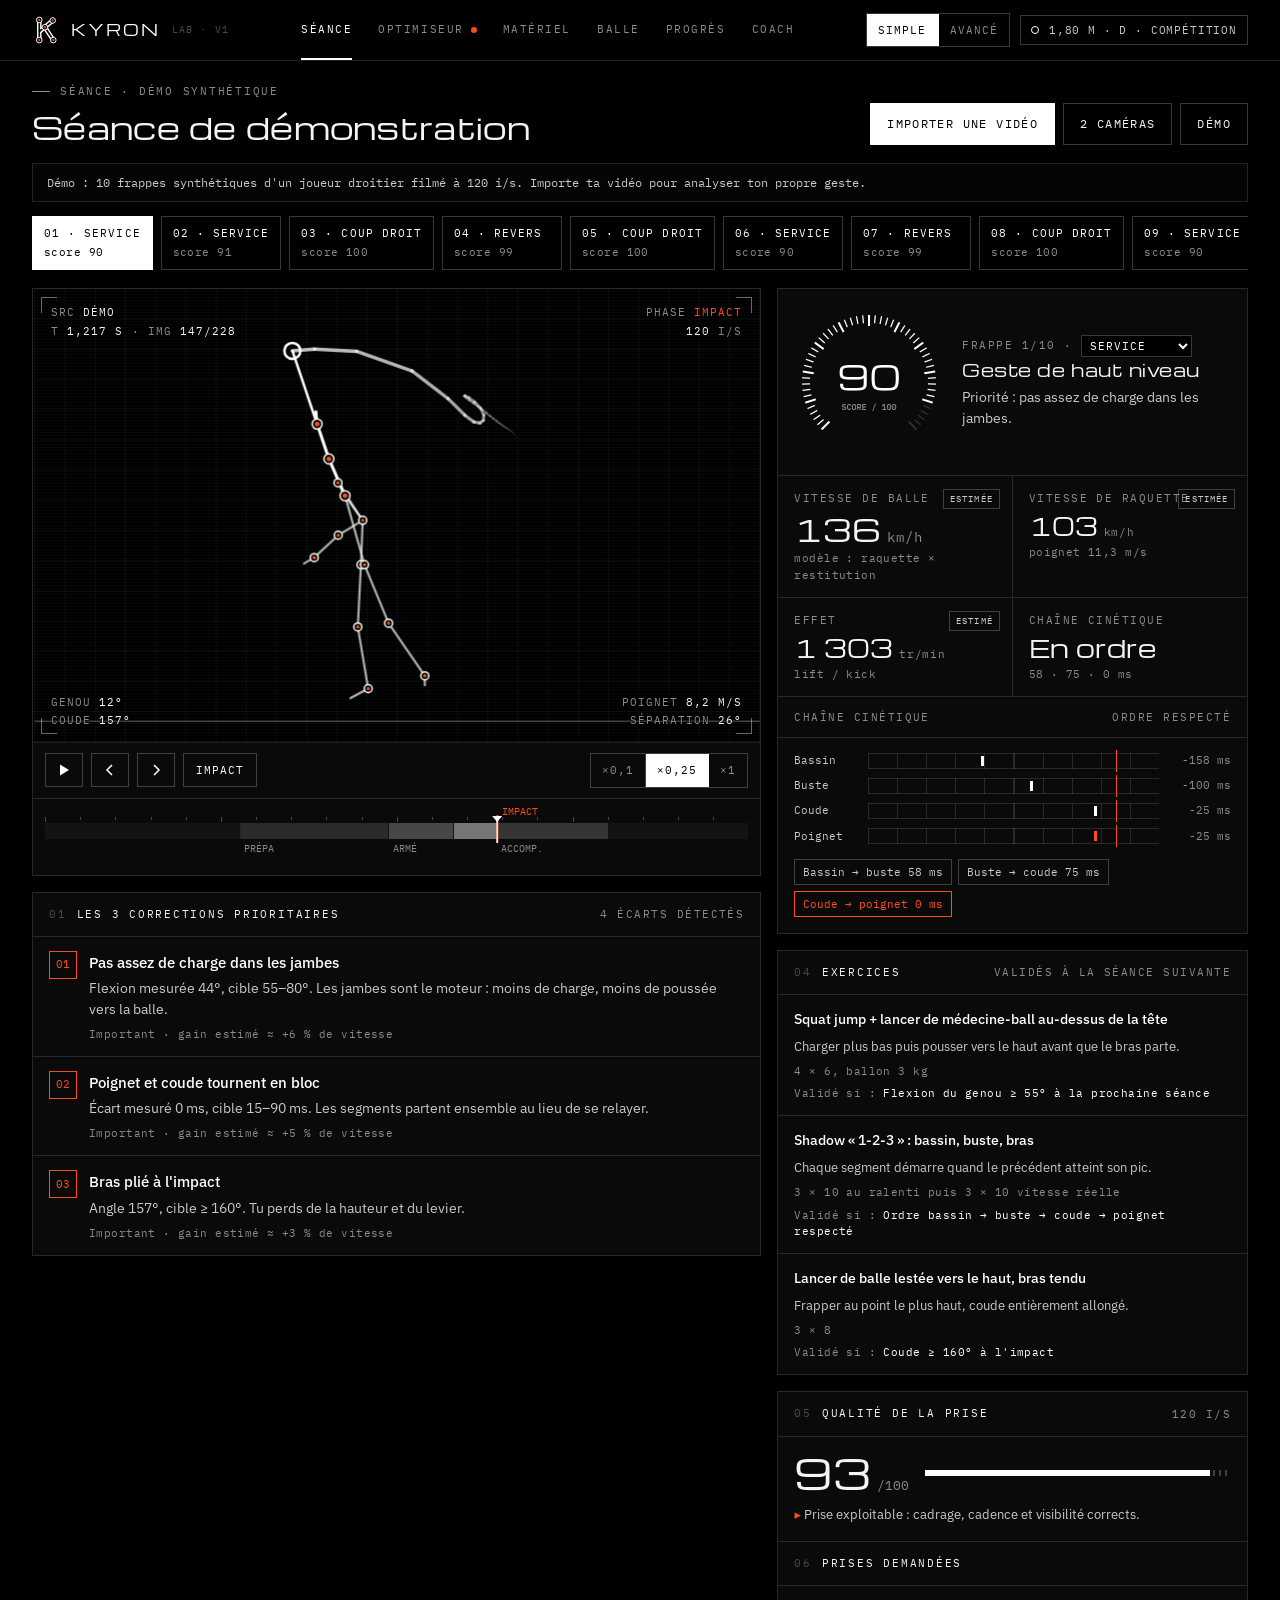
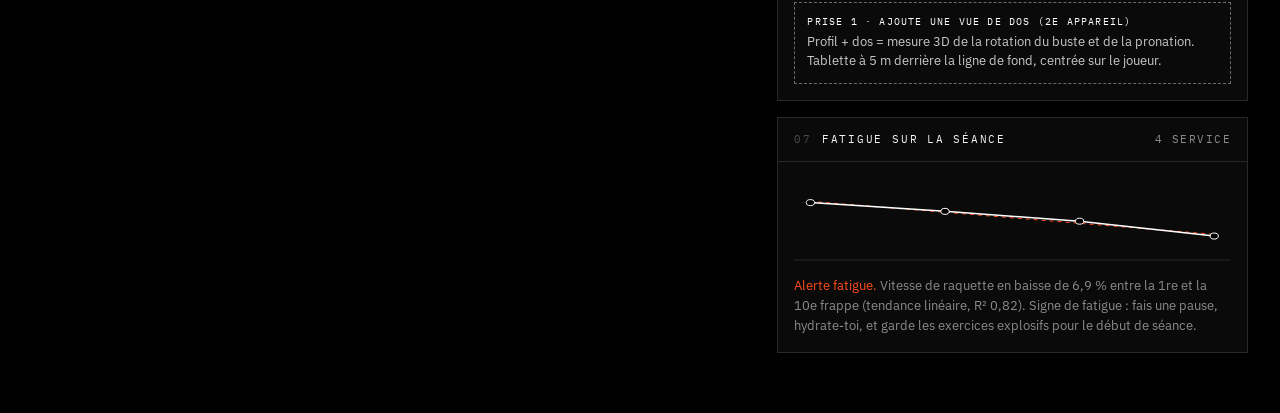
==== app/index.html @ d177182d "Application KYRON V1 : séance, optimiseur, matériel, balle, progression, coach IA, rapport Co-Author" ====
<!doctype html>
<html lang="fr">
<head>
<meta charset="utf-8">
<meta name="viewport" content="width=device-width,initial-scale=1,viewport-fit=cover">
<title>KYRON Lab</title>
<meta name="description" content="Analyse du geste de tennis par caméra, sans capteur.">
<meta name="claude:viewport-fit-sides" content="cover">
<link rel="preconnect" href="https://fonts.googleapis.com">
<link rel="preconnect" href="https://fonts.gstatic.com" crossorigin>
<link rel="stylesheet" href="https://fonts.googleapis.com/css2?family=Michroma&family=IBM+Plex+Sans:wght@400;500;600&family=IBM+Plex+Mono:wght@400;500&display=swap">
<link rel="stylesheet" href="./ui/kyron.css">
</head>
<body>
<svg width="0" height="0" style="position:absolute" aria-hidden="true"><defs>
<symbol id="m1" viewBox="0 0 100 100">
  <g stroke-linecap="round" fill="none">
    <g stroke-width="16" style="stroke:currentColor"><line x1="26" y1="14" x2="26" y2="86"/><line x1="26" y1="56" x2="74" y2="16"/><line x1="46" y1="40" x2="76" y2="86"/></g>
    <g stroke-width="6" style="stroke:var(--bgk)"><line x1="26" y1="14" x2="26" y2="86"/><line x1="26" y1="56" x2="74" y2="16"/><line x1="46" y1="40" x2="76" y2="86"/></g>
  </g>
  <g stroke-width="3.5" style="fill:var(--bgk);stroke:currentColor"><circle cx="26" cy="14" r="10"/><circle cx="26" cy="86" r="10"/><circle cx="74" cy="16" r="10"/><circle cx="76" cy="86" r="10"/><circle cx="46" cy="40" r="10"/></g>
  <g style="fill:var(--acc)"><circle cx="26" cy="14" r="4"/><circle cx="26" cy="86" r="4"/><circle cx="74" cy="16" r="4"/><circle cx="76" cy="86" r="4"/><circle cx="46" cy="40" r="4"/></g>
</symbol></defs></svg>

<div id="boot" aria-hidden="true">
  <div class="in">
    <div class="id"><svg style="color:#fff"><use href="#m1"/></svg><b>KYRON</b></div>
    <div class="log" id="bootLog"></div>
  </div>
</div>

<header class="top">
  <div class="wrap">
    <a class="brand" href="#seance" aria-label="KYRON, accueil"><svg aria-hidden="true" style="color:#fff"><use href="#m1"/></svg><b>KYRON</b><span>Lab · v1</span></a>
    <nav class="tabs" aria-label="Sections">
      <a href="#seance" data-r="seance"><svg viewBox="0 0 20 20" fill="none" stroke="currentColor" stroke-width="1.4"><rect x="2.5" y="4.5" width="15" height="11"/><circle cx="10" cy="10" r="2.6"/></svg>Séance</a>
      <a href="#optimiseur" data-r="optimiseur"><svg viewBox="0 0 20 20" fill="none" stroke="currentColor" stroke-width="1.4"><circle cx="5" cy="14" r="1.2"/><circle cx="9" cy="9" r="1.2"/><circle cx="14" cy="11" r="1.2"/><circle cx="15" cy="5" r="1.2"/><path d="M3 17h14M3 3v14"/></svg>Optimiseur<i class="dot"></i></a>
      <a href="#materiel" data-r="materiel"><svg viewBox="0 0 20 20" fill="none" stroke="currentColor" stroke-width="1.4"><ellipse cx="11.5" cy="7" rx="4.5" ry="5"/><path d="M8.6 10.8 3.5 17"/></svg>Matériel</a>
      <a href="#balle" data-r="balle"><svg viewBox="0 0 20 20" fill="none" stroke="currentColor" stroke-width="1.4"><path d="M2 15c4-11 9-11 16 0" stroke-dasharray="2 2"/><circle cx="16" cy="14" r="1.8"/><path d="M2 17h16"/></svg>Balle</a>
      <a href="#progression" data-r="progression"><svg viewBox="0 0 20 20" fill="none" stroke="currentColor" stroke-width="1.4"><path d="M3 15l4-4 3 3 6-7"/><path d="M3 17h14"/></svg>Progrès</a>
      <a href="#coach" data-r="coach"><svg viewBox="0 0 20 20" fill="none" stroke="currentColor" stroke-width="1.4"><path d="M3 4h14v9H9l-4 3v-3H3z"/></svg>Coach</a>
    </nav>
    <div class="right">
      <div class="seg" role="group" aria-label="Niveau de détail" id="modeSeg"><button data-m="simple" aria-pressed="true">Simple</button><button data-m="adv" aria-pressed="false">Avancé</button></div>
      <button class="prof-btn" id="profBtn" aria-expanded="false" aria-controls="profPop" aria-label="Profil joueur"><i></i><span id="profSum">Profil</span></button>
    </div>
  </div>
  <div class="prof-pop" id="profPop" hidden>
    <h3>Profil joueur</h3>
    <p class="note">Ces valeurs alimentent tous les calculs : échelle métrique, main de frappe, dispersion des simulations.</p>
    <div class="field"><label for="pfH">Taille (cm)</label><input type="number" id="pfH" min="120" max="230" step="1"></div>
    <div class="field"><label for="pfW">Poids (kg)</label><input type="number" id="pfW" min="30" max="160" step="1"></div>
    <div class="field"><label for="pfHand">Main de frappe</label><select id="pfHand"><option value="right">Droitier</option><option value="left">Gaucher</option></select></div>
    <div class="field"><label for="pfLvl">Niveau</label><select id="pfLvl"><option value="loisir">Loisir</option><option value="club">Club</option><option value="competition">Compétition</option><option value="pro">Pro / espoir</option></select></div>
    <button class="btn sm solid" id="profOk">Valider</button>
  </div>
</header>

<!-- ============ SÉANCE ============ -->
<main class="view wrap" id="v-seance" data-view="seance" hidden>
  <div class="vhead">
    <div>
      <div class="tag" id="srcTag">Séance · démo</div>
      <h1 id="seanceTitle">Analyse de séance</h1>
    </div>
    <div class="acts">
      <label class="btn solid" id="fileLbl">Importer une vidéo<input type="file" id="fileA" accept="video/*" aria-label="Importer une vidéo"></label>
      <label class="btn" id="fileLbl2" title="Deux vues du même geste : synchronisation puis fusion 3D">2 caméras<input type="file" id="fileAB" accept="video/*" multiple aria-label="Importer deux vidéos"></label>
      <button class="btn" id="demoBtn">Démo</button>
      <button class="btn" id="cancelBtn" hidden>Annuler</button>
      <button class="btn" id="exportBtn" hidden>Exporter le rapport</button>
    </div>
  </div>
  <div class="status" id="status"><span class="msg" id="statusMsg">Chargement…</span><span class="bar" id="statusBar" hidden><i></i></span></div>
  <div class="hscroll" id="strokes" role="group" aria-label="Frappes détectées" style="margin-bottom:14px"></div>

  <div class="seance">
    <div class="stack">
      <section class="panel o1" aria-label="Lecture vidéo et squelette">
        <div class="scene" id="scene">
          <video id="vidA" playsinline muted preload="auto" hidden></video>
          <canvas class="ov" id="ov" aria-label="Squelette superposé et traînée de raquette"></canvas>
          <div class="pip" id="pip" hidden><span>CAM B</span><video id="vidB" playsinline muted preload="auto"></video></div>
          <div class="sweep"></div>
          <i class="aim a"></i><i class="aim b"></i><i class="aim c"></i><i class="aim d"></i>
          <div class="hud tl"><div id="hudSrc">SRC <b>DÉMO</b></div><div id="hudT">T <b>0,000 s</b></div></div>
          <div class="hud tr"><div>PHASE <b class="ph" id="hudPh">—</b></div><div id="hudFps"></div></div>
          <div class="hud bl"><div id="hudA1"></div><div id="hudA2"></div></div>
          <div class="hud br"><div id="hudA3"></div><div id="hudA4"></div></div>
        </div>
        <div class="transport">
          <button class="ibtn" id="play" aria-label="Lecture"><svg viewBox="0 0 14 14"><path d="M3 1.5v11l9-5.5z" fill="currentColor"/></svg></button>
          <button class="ibtn" id="prev" aria-label="Image précédente"><svg viewBox="0 0 14 14" fill="none" stroke="currentColor" stroke-width="1.5"><path d="M9 2 4 7l5 5"/></svg></button>
          <button class="ibtn" id="next" aria-label="Image suivante"><svg viewBox="0 0 14 14" fill="none" stroke="currentColor" stroke-width="1.5"><path d="m5 2 5 5-5 5"/></svg></button>
          <button class="ibtn wide" id="toImpact">Impact</button>
          <span class="sp"></span>
          <div class="seg" role="group" aria-label="Vitesse de lecture" id="speedSeg"><button data-sp="0.1">×0,1</button><button data-sp="0.25" aria-pressed="true">×0,25</button><button data-sp="1">×1</button></div>
        </div>
        <div class="tlwrap"><canvas class="tl" id="tl" aria-label="Frise des phases, glisse pour te déplacer"></canvas></div>
      </section>

      <section class="panel simple-only o3">
        <div class="ph"><h2><i>01</i>Les 3 corrections prioritaires</h2><span class="lbl" id="fixLbl"></span></div>
        <div class="fixes" id="fixes"></div>
      </section>
      <section class="panel adv-only o5">
        <div class="ph"><h2><i>01</i>Toutes les mesures</h2><span class="lbl" id="tblLbl"></span></div>
        <div class="scroll"><table class="t" id="mtable"><thead><tr><th>Mesure</th><th class="n">Valeur</th><th class="n">Cible</th><th>Écart</th></tr></thead><tbody></tbody></table></div>
        <div class="fixes" id="fixesAll" style="border-top:1px solid var(--rule)"></div>
      </section>
      <section class="panel adv-only o6">
        <div class="ph"><h2><i>02</i>Courbes du geste</h2><span class="lbl">normalisées · impact en orange</span></div>
        <div class="pb charts">
          <div><div class="lbl">Vitesses segmentaires (pic = point)</div><canvas class="chart" id="chV"></canvas>
            <div class="legend"><span><i style="--c:var(--s4)"></i>Bassin</span><span><i style="--c:var(--s3)"></i>Buste</span><span><i style="--c:var(--s2)"></i>Coude</span><span><i style="--c:var(--s1)"></i>Poignet</span></div></div>
          <div><div class="lbl">Angles (°)</div><canvas class="chart" id="chA"></canvas>
            <div class="legend"><span><i style="--c:var(--s1)"></i>Coude</span><span><i class="dash" style="--c:var(--s2)"></i>Genou</span><span><i style="--c:var(--s3)"></i>Séparation hanches / épaules</span></div></div>
        </div>
      </section>
      <section class="panel adv-only o7">
        <div class="ph"><h2><i>03</i>Squelette 3D · centre de masse</h2><span class="lbl">glisse pour orienter</span></div>
        <canvas class="v3d" id="v3d" aria-label="Squelette 3D orientable"></canvas>
        <div class="pb" style="padding-top:10px"><div class="legend"><span><i class="dot" style="--c:var(--acc)"></i>Articulations du bras de frappe</span><span><i class="dot" style="--c:#fff"></i>Centre de masse</span><span><i class="dash" style="--c:var(--s3)"></i>Axes bassin / épaules</span><span><i style="--c:var(--s2)"></i>Trajectoire du poignet</span></div></div>
      </section>
    </div>

    <div class="stack">
      <section class="panel verdict o2" aria-label="Verdict">
        <div class="vscore"><canvas id="ring" width="300" height="300" aria-label="Score du geste"></canvas><div><div class="lbl" id="vType">—</div><h3 id="vHead">—</h3><p id="vText"></p></div></div>
        <div class="kpis" id="vKpis"></div>
        <div class="ph" style="border-top:0;border-bottom:1px solid var(--rule);padding:12px 16px;display:flex;justify-content:space-between"><span class="lbl" style="margin:0">Chaîne cinétique</span><span class="lbl" style="margin:0" id="chainState"></span></div>
        <div class="chain" id="chain"></div>
      </section>
      <section class="panel o4">
        <div class="ph"><h2><i>04</i>Exercices</h2><span class="lbl">validés à la séance suivante</span></div>
        <div class="exs" id="exs"></div>
      </section>
      <section class="panel o8">
        <div class="ph"><h2><i>05</i>Qualité de la prise</h2><span class="lbl" id="qLbl"></span></div>
        <div class="pb"><div class="qual"><div class="big" id="qScore">—<small>/100</small></div><div class="meter"><i id="qMeter"></i></div></div><ul class="issues" id="qIssues"></ul></div>
        <div class="ph" style="border-top:1px solid var(--rule)"><h2><i>06</i>Prises demandées</h2></div>
        <div class="pb asks" id="asks"></div>
      </section>
      <section class="panel o9">
        <div class="ph"><h2><i>07</i>Fatigue sur la séance</h2><span class="lbl" id="fatLbl"></span></div>
        <div class="pb fatigue" id="fatigue"></div>
      </section>
    </div>
  </div>
</main>

<!-- ============ OPTIMISEUR ============ -->
<main class="view wrap" id="v-optimiseur" data-view="optimiseur" hidden>
  <div class="vhead">
    <div>
      <div class="tag"><span>Simulation massive · <span id="oSrc">—</span></span></div>
      <h1>Des millions de gestes testés pour trouver le tien</h1>
      <p>Le moteur fait varier ta flexion, ta torsion, ton extension, ton timing, l'angle de face et ton matériel, rejoue chaque balle dans l'air et ne garde que les combinaisons sûres pour ton corps.</p>
    </div>
    <div class="acts">
      <div class="seg" role="group" aria-label="Objectif" id="goalSeg"><button data-g="balanced" aria-pressed="true">Équilibré</button><button data-g="speed">Vitesse</button><button data-g="spin">Effet</button><button data-g="safety">Sécurité</button></div>
      <button class="btn" id="optRun">Relancer</button>
      <button class="btn solid" id="optMax">Lancer en max · 50 M</button>
    </div>
  </div>
  <div class="opt-top" id="optTop">
    <div class="counter"><div class="dotbg"></div>
      <div class="lbl" id="oState">En attente d'une analyse</div>
      <div class="n" id="oTrials">0<small>essais</small></div>
      <div class="sub"><span><b id="oRate">—</b> essais/s</span><span><b id="oCores">—</b> cœurs</span><span><b id="oTime">0,0 s</b></span><span>budget <b id="oBudget">—</b></span></div>
      <div class="cores" id="oCoreGrid"></div>
      <div class="pbar"><i id="oBar"></i></div>
    </div>
    <div class="opt-gain">
      <div><div class="lbl">Vitesse de balle · actuelle → optimale</div><div class="big" id="oGain">—</div></div>
      <div><div class="lbl">Gain</div><div class="big" id="oPct" style="font-size:30px">—</div></div>
      <p class="msg" id="oMsg">L'optimisation démarre toute seule dès qu'une analyse est terminée.</p>
    </div>
  </div>
  <div class="opt-main">
    <div class="stack">
      <section class="panel">
        <div class="ph"><h2><i>01</i>Nuage des variantes · frontière vitesse ↔ sécurité</h2><span class="lbl" id="cloudLbl"></span></div>
        <div style="position:relative"><canvas class="cloud" id="cloud" aria-label="Nuage de points des variantes simulées : vitesse de balle en abscisse, balles bonnes en ordonnée"></canvas><div class="tip" id="cloudTip" hidden></div></div>
        <div class="pb" style="padding-top:8px"><div class="legend"><span><i class="dot" style="--c:var(--s3)"></i>Variante simulée</span><span><i style="--c:#fff"></i>Frontière (meilleur compromis)</span><span><i class="dot" style="--c:var(--acc)"></i>Ton geste actuel</span><span><i class="dot" style="--c:#fff"></i>Optimum retenu</span></div></div>
      </section>
      <section class="panel">
        <div class="ph"><h2><i>02</i>Sensibilité · ce qui rapporte le plus</h2><span class="lbl">un seul réglage changé à la fois</span></div>
        <div class="pb sens" id="sens"></div>
      </section>
    </div>
    <div class="stack">
      <section class="panel">
        <div class="ph"><h2><i>03</i>Meilleur geste</h2><span class="lbl">actuel → optimal</span></div>
        <div class="scroll"><table class="t" id="bestGest"><tbody></tbody></table></div>
      </section>
      <section class="panel">
        <div class="ph"><h2><i>04</i>Meilleur matériel</h2><span class="lbl" id="eqLbl"></span></div>
        <div class="scroll"><table class="t" id="bestEq"><tbody></tbody></table></div>
      </section>
      <section class="panel adv-only">
        <div class="ph"><h2><i>05</i>Progression de la recherche</h2><span class="lbl">meilleure vitesse trouvée</span></div>
        <canvas class="small" id="optTrace" style="height:140px"></canvas>
      </section>
    </div>
  </div>
</main>

<!-- ============ MATÉRIEL ============ -->
<main class="view wrap" id="v-materiel" data-view="materiel" hidden>
  <div class="vhead">
    <div><div class="tag">Banc matériel</div><h1>Raquette, plombs et cordage, réglés sur ton geste</h1></div>
    <div class="acts"><div class="seg" role="group" aria-label="Coup" id="mStroke"><button data-s="serve" aria-pressed="true">Service</button><button data-s="forehand">Coup droit</button><button data-s="backhand">Revers</button></div></div>
  </div>
  <div class="bench">
    <aside aria-label="Réglages du matériel" id="mAside"></aside>
    <div class="stack" id="mMain">
      <section class="panel"><div class="ph"><h2><i>01</i>Raquette</h2><span class="lbl">effet des plombs en direct</span></div>
        <div class="pb grid g2"><div><div class="kpis" id="rkK" style="border-top:1px solid var(--rule);border-left:1px solid var(--rule)"></div><p class="formula adv-only">SW′ = SW + m·(d − 10)² · équilibre′ = (m·b + m_p·d) / (m + m_p) · masse effective = 1 / (1/m + x²/I_cm)</p></div><canvas class="racket" id="rkCv" aria-label="Schéma de la raquette avec plombs, équilibre et centre de percussion"></canvas></div></section>
      <section class="panel"><div class="ph"><h2><i>02</i>Cordage et perte de tension</h2><span class="lbl">tension réelle aujourd'hui</span></div>
        <div class="pb grid g2"><div><div class="kpis" id="stK" style="border-top:1px solid var(--rule);border-left:1px solid var(--rule)"></div><div id="stAlert"></div></div><div><canvas class="small" id="stCv" aria-label="Courbe de perte de tension sur 60 jours"></canvas><div class="legend"><span><i style="--c:#fff"></i>Ton cordage</span><span><i class="dash" style="--c:var(--acc)"></i>Seuil de recordage (−20 %)</span></div></div></div></section>
      <section class="panel"><div class="ph"><h2><i>03</i>Cordage recommandé pour ton geste</h2><div class="seg" role="group" aria-label="Objectif" id="mGoal"><button data-g="speed">Vitesse</button><button data-g="spin" aria-pressed="true">Effet</button><button data-g="control">Contrôle</button><button data-g="comfort">Confort</button></div></div>
        <div class="pb"><div class="recs" id="recs"></div><p class="note" style="margin-top:10px">5 matériaux × 3 jauges × 11 tensions = 165 cordages simulés avec ton geste, classés selon l'objectif, avec une pénalité aux tensions extrêmes pour le bras.</p></div></section>
      <section class="panel"><div class="ph"><h2><i>04</i>Impact raquette-balle</h2><span class="lbl">les 4 millisecondes de contact</span></div><div class="kpis k3" id="imK"></div></section>
      <section class="panel"><div class="ph"><h2><i>05</i>Comparer les raquettes avec ton geste</h2><span class="lbl">même swing, même cordage</span></div>
        <div class="scroll"><table class="t" id="cmp"><thead><tr><th>Raquette</th><th class="n">Masse</th><th class="n">SW</th><th class="n">Balle</th><th class="n">Effet</th><th class="n">Confort</th><th class="n">Balles bonnes</th></tr></thead><tbody></tbody></table></div>
        <p class="note pb" style="padding-top:10px">Balles bonnes : 250 frappes simulées par raquette avec la dispersion de ton niveau, en visant l'angle de départ le plus sûr.</p></section>
    </div>
  </div>
</main>

<!-- ============ BALLE ============ -->
<main class="view wrap" id="v-balle" data-view="balle" hidden>
  <div class="vhead">
    <div><div class="tag">Vol de balle</div><h1>Trajectoire, rebond et marge de sécurité</h1></div>
    <div class="acts"><div class="seg" role="group" aria-label="Coup" id="bStroke"><button data-s="serve" aria-pressed="true">Service</button><button data-s="forehand">Coup droit</button><button data-s="backhand">Revers</button></div></div>
  </div>
  <div class="bench">
    <aside aria-label="Réglages du vol" id="bAside"></aside>
    <div class="stack">
      <section class="panel"><div class="ph"><h2><i>01</i>Trajectoire et rebond</h2><span class="lbl" id="trLbl"></span></div>
        <div class="pb"><canvas class="court" id="trCv" aria-label="Trajectoire de la balle vue de côté, filet et lignes"></canvas>
        <div class="legend"><span><i style="--c:#fff"></i>Ta frappe</span><span><i class="dash" style="--c:var(--s3)"></i>Même frappe sans effet</span><span><i class="dash" style="--c:var(--s4)"></i>Sans air</span><span><i class="dot" style="--c:var(--acc)"></i>Rebond</span></div></div>
        <div class="kpis k3" id="trK" style="border-top:1px solid var(--rule)"></div>
        <p class="formula pb adv-only" style="margin:0">m·a = m·g − ½ρ·A·C_d·|v|·v + ½ρ·A·C_L·|v|·(ω̂ × v) · C_d = 0,55 · C_L = 1/(2 + v/(r·ω)) · ρ selon altitude et température · RK4 pas 2 ms</p></section>
      <section class="panel"><div class="ph"><h2><i>02</i>Marge de sécurité · Monte-Carlo</h2><button class="btn sm" id="mcBtn">Lancer la simulation</button></div>
        <div class="pb"><div class="mc-out"><div><div class="lbl">Balles bonnes</div><div class="big" id="mcRate">—<small>%</small></div><div class="bar3" id="mcBar"></div><div class="legend"><span><i style="--c:#fff"></i>Bonnes</span><span><i style="--c:var(--acc)"></i>Filet</span><span><i style="--c:var(--s4)"></i>Long</span></div></div><canvas class="small" id="mcCv" aria-label="Taux de réussite selon la vitesse de balle"></canvas></div>
        <p class="note" id="mcNote" style="margin-top:12px"></p></div></section>
    </div>
  </div>
</main>

<!-- ============ PROGRESSION ============ -->
<main class="view wrap" id="v-progression" data-view="progression" hidden>
  <div class="vhead">
    <div><div class="tag">Historique</div><h1>Ta progression, séance après séance</h1></div>
    <div class="acts"><div class="seg" role="group" aria-label="Coup" id="pStroke"><button data-s="serve" aria-pressed="true">Service</button><button data-s="forehand">Coup droit</button><button data-s="backhand">Revers</button></div></div>
  </div>
  <div id="pBanner"></div>
  <div class="metrics-grid" id="pCards"></div>
  <div class="grid g2" style="margin-top:16px">
    <section class="panel"><div class="ph"><h2><i>02</i>Exercices</h2><span class="lbl">validés automatiquement par la mesure</span></div><div class="exlist" id="pEx"></div></section>
    <section class="panel"><div class="ph"><h2><i>03</i>Séances</h2><button class="btn sm" id="pClear" hidden>Effacer l'historique</button></div><div class="scroll"><table class="t" id="pTable"><thead><tr><th>Date</th><th>Source</th><th class="n">Frappes</th><th class="n">Score</th><th class="n">Raquette</th></tr></thead><tbody></tbody></table></div></section>
  </div>
</main>

<!-- ============ COACH ============ -->
<main class="view wrap" id="v-coach" data-view="coach" hidden>
  <div class="vhead">
    <div><div class="tag">Coach IA</div><h1>Pose tes questions sur ta séance</h1><p>Le coach répond uniquement avec les mesures de ta séance : il cite les chiffres et n'en invente aucun.</p></div>
  </div>
  <div class="coach">
    <section class="panel chat">
      <div class="msgs" id="msgs" aria-live="polite"></div>
      <div class="sugs" id="sugs"></div>
      <form class="compose" id="compose"><textarea id="q" placeholder="Ta question sur la séance…" aria-label="Ta question"></textarea><button class="btn solid" id="send" type="submit">Envoyer</button><button class="btn" id="stop" type="button" hidden>Stop</button></form>
    </section>
    <section class="panel adv-only"><div class="ph"><h2><i>·</i>Données envoyées au coach</h2></div><div class="pb"><pre class="ctx" id="ctx"></pre></div></section>
    <section class="panel simple-only"><div class="ph"><h2><i>·</i>Ce que le coach sait</h2></div><div class="pb"><p class="note" id="ctxSimple"></p></div></section>
  </div>
</main>

<script type="module" src="./ui/app.js"></script>
</body>
</html>
---- app/ui/kyron.css ----
/* KYRON · application · langage « instrument de labo » : noir, blanc, orange réservé aux articulations et points d'attention. */
:root {
  color-scheme: dark;
  --bg: #000; --bg2: #0A0A0B; --bg3: #111113; --ink: #F4F4F2; --ink2: #C9C9C6; --mute: #8B8B8F; --dim: #4A4A4E;
  --rule: rgba(255,255,255,.12); --rule2: rgba(255,255,255,.22); --rule3: rgba(255,255,255,.4);
  --acc: #FF4D1A; --acc-soft: rgba(255,77,26,.14); --bgk: #000;
  --s1: #F4F4F2; --s2: #B4B4B0; --s3: #7A7A7E; --s4: #4F4F53;
  --f-disp: "Michroma", "Eurostile", "Arial", sans-serif;
  --f-body: "IBM Plex Sans", system-ui, -apple-system, sans-serif;
  --f-mono: "IBM Plex Mono", ui-monospace, Menlo, monospace;
  --dots: radial-gradient(rgba(255,255,255,.14) 1px, transparent 1.3px);
  --gut: max(16px, env(safe-area-inset-left, 0px));
  --gutr: max(16px, env(safe-area-inset-right, 0px));
  --topH: 60px;
}
:root[data-theme="light"] { color-scheme: dark; }
* { box-sizing: border-box; }
html { -webkit-text-size-adjust: 100%; background: #000; }
body { margin: 0; background: var(--bg); color: var(--ink); font-family: var(--f-body); font-size: 15px; line-height: 1.55; -webkit-font-smoothing: antialiased; overflow-x: hidden; min-height: 100vh; }
button, input, select, textarea { font: inherit; color: inherit; }
button { cursor: pointer; }
::selection { background: #fff; color: #000; }
:focus-visible { outline: 2px solid #fff; outline-offset: 2px; }
[hidden] { display: none !important; }
.mono { font-family: var(--f-mono); font-variant-numeric: tabular-nums; }
.disp { font-family: var(--f-disp); font-weight: 400; letter-spacing: .01em; }
.wrap { max-width: 1480px; margin: 0 auto; padding-left: var(--gut); padding-right: var(--gutr); }
@media (min-width: 1100px) { .wrap { padding-left: max(32px, env(safe-area-inset-left, 0px)); padding-right: max(32px, env(safe-area-inset-right, 0px)); } }
.lbl { font-family: var(--f-mono); font-size: 10.5px; letter-spacing: .14em; text-transform: uppercase; color: var(--mute); }
.tag { font-family: var(--f-mono); font-size: 11px; letter-spacing: .16em; text-transform: uppercase; color: var(--mute); display: flex; align-items: center; gap: 10px; }
.tag::before { content: ""; width: 18px; height: 1px; background: currentColor; flex: none; }
.acc { color: var(--acc); }
.note { font-size: 13px; color: var(--mute); margin: 0; }
.small { font-size: 12.5px; }
.live { color: var(--acc); font-family: var(--f-mono); font-size: 10.5px; letter-spacing: .14em; text-transform: uppercase; }
.live i { display: inline-block; width: 7px; height: 7px; border-radius: 50%; background: var(--acc); margin-right: 7px; vertical-align: 0; animation: blink 1.2s steps(2, end) infinite; }
@keyframes blink { 50% { opacity: .25; } }

/* ---------- Barre globale ---------- */
.top { position: sticky; top: 0; z-index: 40; background: rgba(0,0,0,.88); backdrop-filter: blur(10px); -webkit-backdrop-filter: blur(10px); border-bottom: 1px solid var(--rule); padding-top: env(safe-area-inset-top, 0px); }
.top .wrap { display: flex; align-items: center; gap: 18px; height: var(--topH); }
.brand { display: flex; align-items: center; gap: 11px; text-decoration: none; color: #fff; flex: none; }
.brand svg { width: 28px; height: 28px; display: block; }
.brand b { font-family: var(--f-disp); font-weight: 400; font-size: 15px; letter-spacing: .14em; }
.brand span { font-family: var(--f-mono); font-size: 10px; letter-spacing: .12em; color: var(--dim); text-transform: uppercase; }
.tabs { display: flex; gap: 2px; flex: 1; min-width: 0; justify-content: center; }
.tabs a { position: relative; text-decoration: none; font-family: var(--f-mono); font-size: 11px; letter-spacing: .14em; text-transform: uppercase; color: var(--mute); padding: 20px 12px; transition: color .2s; white-space: nowrap; display: flex; align-items: center; gap: 7px; }
.tabs a:hover { color: #fff; }
.tabs a[aria-current="page"] { color: #fff; }
.tabs a[aria-current="page"]::after { content: ""; position: absolute; left: 12px; right: 12px; bottom: -1px; height: 2px; background: #fff; }
.tabs a .dot { width: 6px; height: 6px; border-radius: 50%; background: var(--acc); display: none; }
.tabs a.busy .dot { display: inline-block; animation: blink 1s steps(2, end) infinite; }
.tabs a svg { display: none; }
.right { display: flex; align-items: center; gap: 10px; flex: none; }
.seg { display: inline-flex; border: 1px solid var(--rule2); flex-wrap: nowrap; max-width: 100%; }
.seg button { flex: 1 1 auto; font-family: var(--f-mono); font-size: 10.5px; letter-spacing: .1em; text-transform: uppercase; background: transparent; color: var(--mute); border: 0; border-right: 1px solid var(--rule2); padding: 8px 11px; transition: background .15s, color .15s; white-space: nowrap; }
.seg button:last-child { border-right: 0; }
.seg button:hover { color: #fff; }
.seg button[aria-pressed="true"] { background: #fff; color: #000; }
.seg.wide { display: flex; }
.prof-btn { display: flex; align-items: center; gap: 10px; border: 1px solid var(--rule2); background: transparent; padding: 6px 10px; font-family: var(--f-mono); font-size: 10.5px; letter-spacing: .08em; color: var(--ink2); text-transform: uppercase; }
.prof-btn:hover { border-color: var(--rule3); color: #fff; }
.prof-btn i { width: 8px; height: 8px; border: 1.5px solid #fff; border-radius: 50%; display: block; }
.prof-pop { position: absolute; right: var(--gutr); top: calc(var(--topH) + env(safe-area-inset-top, 0px) + 6px); width: min(340px, calc(100vw - 32px)); background: #050505; border: 1px solid var(--rule2); padding: 18px; z-index: 50; display: grid; gap: 12px; box-shadow: 0 20px 60px rgba(0,0,0,.6); }
.prof-pop h3 { margin: 0; font-family: var(--f-disp); font-weight: 400; font-size: 14px; letter-spacing: .06em; }
.field { display: grid; grid-template-columns: 1fr auto; align-items: center; gap: 10px; font-size: 13.5px; color: var(--ink2); }
.field input[type="number"], .field select, select.full { background: #000; border: 1px solid var(--rule2); color: #fff; padding: 7px 8px; border-radius: 0; font-family: var(--f-mono); font-size: 13px; min-width: 0; }
.field input[type="number"] { width: 92px; text-align: right; }
.field select { max-width: 190px; }
select.full { width: 100%; }

@media (max-width: 1080px) {
  .brand span { display: none; }
  .tabs a { padding: 20px 8px; letter-spacing: .1em; }
}
/* Mobile : onglets en barre basse, façon app native */
@media (max-width: 820px) {
  :root { --topH: 54px; }
  .top { backdrop-filter: none; -webkit-backdrop-filter: none; background: #000; }
  .kpis .kpi .badge { position: static; display: inline-block; margin-bottom: 6px; }
  .tabs { position: fixed; left: 0; right: 0; bottom: 0; z-index: 45; background: rgba(0,0,0,.94); backdrop-filter: blur(10px); -webkit-backdrop-filter: blur(10px); border-top: 1px solid var(--rule2); justify-content: space-around; gap: 0; padding: 0 max(4px, env(safe-area-inset-left, 0px)) env(safe-area-inset-bottom, 0px); }
  .tabs a { flex: 1 1 0; flex-direction: column; gap: 4px; padding: 9px 2px 9px; font-size: 8.8px; letter-spacing: .06em; min-width: 0; justify-content: center; }
  .tabs a svg { display: block; width: 20px; height: 20px; }
  .tabs a[aria-current="page"]::after { left: 30%; right: 30%; top: -1px; bottom: auto; }
  .tabs a .dot { position: absolute; top: 7px; right: 26%; }
  body { padding-bottom: calc(64px + env(safe-area-inset-bottom, 0px)); }
  .right .seg button { padding: 7px 8px; font-size: 9.5px; letter-spacing: .06em; }
  .prof-btn span { display: none; }
  .top .wrap { gap: 10px; justify-content: space-between; }
}
@media (max-width: 370px) { .brand b { display: none; } }

/* ---------- Vues ---------- */
main.view { padding-block: 22px 60px; }
.vhead { display: flex; align-items: flex-end; justify-content: space-between; gap: 16px 24px; flex-wrap: wrap; margin-bottom: 18px; }
.vhead h1 { font-family: var(--f-disp); font-weight: 400; font-size: clamp(20px, 2.4vw, 30px); line-height: 1.15; margin: 10px 0 0; letter-spacing: .01em; text-wrap: balance; }
.vhead p { margin: 6px 0 0; color: var(--ink2); max-width: 64ch; font-size: 14.5px; }
.vhead .acts { display: flex; gap: 8px; flex-wrap: wrap; align-items: center; }

.panel { position: relative; border: 1px solid var(--rule); background: var(--bg2); min-width: 0; }
.panel > .ph { display: flex; justify-content: space-between; align-items: center; gap: 12px; padding: 13px 16px; border-bottom: 1px solid var(--rule); flex-wrap: wrap; }
.panel > .ph h2 { margin: 0; font-family: var(--f-mono); font-weight: 400; font-size: 11px; letter-spacing: .16em; text-transform: uppercase; color: var(--ink); display: flex; gap: 10px; align-items: center; }
.panel > .ph h2 i { font-style: normal; color: var(--dim); }
.panel > .pb { padding: 16px; }
.grid { display: grid; gap: 16px; }
.g2 { grid-template-columns: 1fr 1fr; }
.g3 { grid-template-columns: repeat(3, 1fr); }
@media (max-width: 980px) { .g2, .g3 { grid-template-columns: 1fr; } }
.stack { display: grid; gap: 16px; align-content: start; min-width: 0; }

/* Coins de visée */
.aim { position: absolute; width: 16px; height: 16px; border: solid var(--rule3); border-width: 0; pointer-events: none; z-index: 3; }
.aim.a { left: 8px; top: 8px; border-width: 1px 0 0 1px; } .aim.b { right: 8px; top: 8px; border-width: 1px 1px 0 0; }
.aim.c { left: 8px; bottom: 8px; border-width: 0 0 1px 1px; } .aim.d { right: 8px; bottom: 8px; border-width: 0 1px 1px 0; }

/* Boutons */
.btn { position: relative; overflow: hidden; display: inline-flex; align-items: center; justify-content: center; gap: 10px; font-family: var(--f-mono); font-size: 11.5px; letter-spacing: .12em; text-transform: uppercase; text-decoration: none; padding: 11px 16px; border: 1px solid var(--rule2); color: var(--ink); background: transparent; transition: border-color .2s, color .2s, background .2s; white-space: nowrap; }
.btn::after { content: ""; position: absolute; top: 0; bottom: 0; left: -30%; width: 30%; background: linear-gradient(90deg, transparent, rgba(255,255,255,.35), transparent); transform: skewX(-20deg); opacity: 0; pointer-events: none; }
.btn:hover { border-color: var(--rule3); }
.btn:hover::after, .btn:focus-visible::after { animation: sweep .7s ease-out; }
@keyframes sweep { 0% { left: -30%; opacity: 1; } 100% { left: 120%; opacity: 1; } }
.btn.solid { background: #fff; color: #000; border-color: #fff; }
.btn.solid:hover { background: #000; color: #fff; }
.btn.sm { padding: 7px 11px; font-size: 10.5px; }
.btn:disabled { opacity: .45; cursor: default; }
.btn input[type="file"] { position: absolute; inset: 0; opacity: 0; cursor: pointer; font-size: 0; }
.chip { font-family: var(--f-mono); font-size: 11px; letter-spacing: .04em; padding: 8px 11px; border: 1px solid var(--rule2); background: transparent; color: var(--ink2); text-align: left; display: grid; gap: 2px; min-width: 120px; flex: none; transition: border-color .15s, background .15s; }
.chip b { font-weight: 400; color: #fff; letter-spacing: .1em; text-transform: uppercase; font-size: 10.5px; }
.chip span { color: var(--mute); }
.chip:hover { border-color: var(--rule3); }
.chip[aria-pressed="true"] { background: #fff; color: #000; border-color: #fff; }
.chip[aria-pressed="true"] b, .chip[aria-pressed="true"] span { color: #000; }
.chip .warn { color: var(--acc); }
.hscroll { display: flex; gap: 8px; overflow-x: auto; scrollbar-width: thin; padding-bottom: 4px; min-width: 0; }

/* Barre d'état */
.status { display: flex; align-items: center; gap: 14px; font-family: var(--f-mono); font-size: 11.5px; color: var(--ink2); padding: 10px 14px; border: 1px solid var(--rule); background: #050505; margin-bottom: 14px; min-width: 0; flex-wrap: wrap; }
.status .msg { flex: 1 1 240px; min-width: 0; }
.status .bar { flex: 1 1 160px; height: 2px; background: var(--rule2); position: relative; min-width: 80px; }
.status .bar i { position: absolute; left: 0; top: -1px; height: 4px; background: #fff; width: 0; transition: width .2s linear; }

/* ---------- Séance ---------- */
.seance { display: grid; grid-template-columns: minmax(0, 1.55fr) minmax(320px, 1fr); gap: 16px; align-items: start; }
@media (max-width: 1100px) {
  .seance { grid-template-columns: minmax(0, 1fr); }
  .seance > .stack { display: contents; }
  .o1 { order: 1; } .o2 { order: 2; } .o3 { order: 3; } .o4 { order: 4; } .o5 { order: 5; } .o6 { order: 6; } .o7 { order: 7; } .o8 { order: 8; } .o9 { order: 9; }
}
.scene { position: relative; background: #000; aspect-ratio: 16 / 10; overflow: hidden; border-bottom: 1px solid var(--rule); touch-action: pan-y; }
.scene.portrait { aspect-ratio: 4 / 5; }
@media (max-width: 600px) { .scene { aspect-ratio: 4 / 5; } }
.scene video, .scene canvas.ov { position: absolute; inset: 0; width: 100%; height: 100%; object-fit: contain; display: block; }
.scene video { opacity: .9; }
.scene .pip { position: absolute; right: 10px; bottom: 10px; width: 28%; aspect-ratio: 16/10; border: 1px solid var(--rule2); background: #000; z-index: 4; overflow: hidden; }
.scene .pip video { opacity: 1; }
.scene .pip span { position: absolute; left: 6px; top: 4px; font-family: var(--f-mono); font-size: 9px; letter-spacing: .1em; color: var(--ink2); z-index: 2; text-shadow: 0 0 4px #000; }
.scene::after { content: ""; position: absolute; inset: 0; pointer-events: none; background: repeating-linear-gradient(0deg, rgba(255,255,255,.022) 0 1px, transparent 1px 3px); z-index: 2; }
.hud { position: absolute; z-index: 3; font-family: var(--f-mono); font-size: 10.5px; letter-spacing: .1em; text-transform: uppercase; color: var(--mute); pointer-events: none; font-variant-numeric: tabular-nums; line-height: 1.8; text-shadow: 0 0 6px #000, 0 0 2px #000; }
.hud b { color: var(--ink); font-weight: 400; }
.hud.tl { left: 18px; top: 14px; } .hud.tr { right: 18px; top: 14px; text-align: right; } .hud.bl { left: 18px; bottom: 12px; } .hud.br { right: 18px; bottom: 12px; text-align: right; }
.hud .ph { color: #fff; }
.hud .ph.imp { color: var(--acc); }
@media (max-width: 600px) { .hud { font-size: 9px; } .hud.tl, .hud.bl { left: 14px; } .hud.tr, .hud.br { right: 14px; } }
.sweep { position: absolute; top: 0; bottom: 0; width: 1px; left: 0; background: linear-gradient(transparent, rgba(255,255,255,.75), transparent); box-shadow: 0 0 16px rgba(255,255,255,.5); z-index: 3; pointer-events: none; opacity: 0; }
.scanning .sweep { opacity: .8; animation: sweepX 2.4s linear infinite; }
@keyframes sweepX { 0% { left: 0; } 100% { left: 100%; } }
.transport { display: flex; align-items: center; gap: 8px; padding: 10px 12px; border-bottom: 1px solid var(--rule); flex-wrap: wrap; }
.transport .sp { flex: 1; }
.ibtn { width: 38px; height: 34px; border: 1px solid var(--rule2); background: transparent; color: #fff; display: grid; place-items: center; padding: 0; flex: none; }
.ibtn:hover { border-color: var(--rule3); }
.ibtn svg { width: 14px; height: 14px; }
.ibtn.wide { width: auto; padding: 0 12px; font-family: var(--f-mono); font-size: 10.5px; letter-spacing: .1em; text-transform: uppercase; }
canvas.tl { display: block; width: 100%; height: 58px; cursor: ew-resize; touch-action: none; }
.tlwrap { padding: 8px 12px 10px; }

.verdict { display: grid; gap: 0; }
.vscore { display: grid; grid-template-columns: 150px 1fr; gap: 18px; align-items: center; padding: 18px 16px; border-bottom: 1px solid var(--rule); }
.vscore canvas { width: 150px; height: 150px; display: block; }
@media (max-width: 420px) { .vscore { grid-template-columns: 120px 1fr; gap: 12px; } .vscore canvas { width: 120px; height: 120px; } }
.vscore h3 { margin: 0 0 4px; font-family: var(--f-disp); font-weight: 400; font-size: 17px; letter-spacing: .03em; }
.vscore p { margin: 0; color: var(--ink2); font-size: 13.5px; }
.kpis { display: grid; grid-template-columns: 1fr 1fr; border-top: 0; }
.kpi { padding: 14px 16px; border-bottom: 1px solid var(--rule); border-right: 1px solid var(--rule); min-width: 0; position: relative; }
.kpi:nth-child(2n) { border-right: 0; }
.kpi b { display: block; font-family: var(--f-disp); font-weight: 400; font-size: 24px; line-height: 1.15; margin-top: 6px; font-variant-numeric: tabular-nums; white-space: nowrap; overflow: hidden; text-overflow: ellipsis; }
.kpi b small { font-size: .45em; color: var(--mute); margin-left: 6px; letter-spacing: .06em; font-family: var(--f-mono); }
.kpi .d { font-family: var(--f-mono); font-size: 10.5px; color: var(--mute); margin-top: 4px; letter-spacing: .04em; }
.kpi .d.up { color: #fff; }
.kpi .d.att { color: var(--acc); }
.kpi .badge { position: absolute; right: 12px; top: 13px; font-family: var(--f-mono); font-size: 9px; letter-spacing: .12em; text-transform: uppercase; padding: 2px 6px; border: 1px solid var(--rule2); color: var(--ink2); }
.kpi .badge.meas { border-color: #fff; color: #fff; }
.kpis.k3 { grid-template-columns: repeat(3, 1fr); }
.kpis.k3 .kpi:nth-child(2n) { border-right: 1px solid var(--rule); }
.kpis.k3 .kpi:nth-child(3n) { border-right: 0; }
.kpis.k4 { grid-template-columns: repeat(4, 1fr); }
.kpis.k4 .kpi:nth-child(2n) { border-right: 1px solid var(--rule); }
.kpis.k4 .kpi:nth-child(4n) { border-right: 0; }
@media (max-width: 700px) { .kpis.k3, .kpis.k4 { grid-template-columns: 1fr 1fr; } .kpis.k3 .kpi:nth-child(n), .kpis.k4 .kpi:nth-child(n) { border-right: 1px solid var(--rule); } .kpis.k3 .kpi:nth-child(2n), .kpis.k4 .kpi:nth-child(2n) { border-right: 0; } .kpi b { font-size: 20px; } }
.kpi.hero b { font-size: 30px; }

.chain { padding: 14px 16px 16px; display: grid; gap: 8px; }
.chain-row { display: grid; grid-template-columns: 64px 1fr 62px; gap: 10px; align-items: center; font-family: var(--f-mono); font-size: 11px; color: var(--ink2); }
.lane { position: relative; height: 16px; background: repeating-linear-gradient(90deg, var(--rule) 0 1px, transparent 1px 10%); border-top: 1px solid var(--rule); border-bottom: 1px solid var(--rule); }
.lane i { position: absolute; top: 2px; bottom: 2px; width: 3px; background: #fff; }
.lane .imp { position: absolute; top: -4px; bottom: -4px; width: 1px; background: var(--acc); }
.lane i.att { background: var(--acc); }
.gaps { display: flex; flex-wrap: wrap; gap: 6px; margin-top: 6px; }
.gaps span { font-family: var(--f-mono); font-size: 10.5px; border: 1px solid var(--rule2); padding: 4px 8px; color: var(--ink2); }
.gaps span.att { border-color: var(--acc); color: var(--acc); }

.fixes { display: grid; }
.fix { display: grid; grid-template-columns: 28px 1fr; gap: 12px; padding: 14px 16px; border-bottom: 1px solid var(--rule); }
.fix:last-child { border-bottom: 0; }
.fix > i { font-style: normal; font-family: var(--f-mono); font-size: 11px; border: 1px solid var(--rule2); height: 28px; display: grid; place-items: center; color: #fff; }
.fix.s3 > i, .fix.s2 > i { border-color: var(--acc); color: var(--acc); }
.fix b { display: block; font-weight: 500; color: #fff; font-size: 15px; }
.fix p { margin: 4px 0 0; color: var(--ink2); font-size: 13.5px; }
.fix .gain { font-family: var(--f-mono); font-size: 10.5px; color: var(--mute); margin-top: 6px; display: block; letter-spacing: .04em; }
.exs { display: grid; grid-template-columns: 1fr; }
.exs .ex + .ex { border-top: 1px solid var(--rule); }
.ex { background: var(--bg2); padding: 14px 16px; min-width: 0; }
.ex b { display: block; color: #fff; font-weight: 500; font-size: 14px; }
.ex p { margin: 6px 0; color: var(--ink2); font-size: 13px; }
.ex .meta { font-family: var(--f-mono); font-size: 10.5px; color: var(--mute); letter-spacing: .04em; display: block; }
.ex .ok { color: #fff; }
.ask { border: 1px dashed rgba(255,255,255,.4); padding: 12px; font-size: 13px; line-height: 1.45; color: var(--ink2); }
.ask b { display: block; font-family: var(--f-mono); font-weight: 400; font-size: 10px; letter-spacing: .12em; text-transform: uppercase; color: #fff; margin-bottom: 4px; }
.asks { display: grid; gap: 8px; }
.qual { display: grid; grid-template-columns: auto 1fr; gap: 16px; align-items: center; }
.qual .big { font-family: var(--f-disp); font-size: 40px; line-height: 1; }
.qual .big small { font-size: .32em; color: var(--mute); font-family: var(--f-mono); margin-left: 6px; }
.meter { height: 6px; background: repeating-linear-gradient(90deg, var(--rule2) 0 2px, transparent 2px 6px); position: relative; }
.meter i { position: absolute; left: 0; top: 0; bottom: 0; background: #fff; }
.meter i.att { background: var(--acc); }
.issues { list-style: none; margin: 12px 0 0; padding: 0; display: grid; gap: 6px; font-size: 13px; color: var(--ink2); }
.issues li::before { content: "▸ "; color: var(--acc); }
.adv-only { display: none !important; }
body.adv .adv-only { display: block !important; }
body.adv .simple-only { display: none !important; }
.charts { display: grid; grid-template-columns: 1fr 1fr; gap: 16px; }
@media (max-width: 900px) { .charts { grid-template-columns: 1fr; } }
canvas.chart { display: block; width: 100%; height: 210px; }
canvas.v3d { display: block; width: 100%; height: 360px; cursor: grab; touch-action: none; background: radial-gradient(ellipse at 50% 60%, #0c0c0e, #000 70%); }
.legend { display: flex; gap: 14px; flex-wrap: wrap; font-family: var(--f-mono); font-size: 10.5px; color: var(--mute); margin-top: 8px; }
.legend span { display: flex; align-items: center; gap: 6px; }
.legend i { display: inline-block; width: 14px; height: 2px; background: var(--c, #fff); }
.legend i.dot { width: 8px; height: 8px; border-radius: 50%; }
.legend i.dash { background: repeating-linear-gradient(90deg, var(--c, #fff) 0 4px, transparent 4px 7px); }
.scroll { overflow-x: auto; }
table.t { width: 100%; border-collapse: collapse; font-size: 13px; }
table.t th { text-align: left; font-family: var(--f-mono); font-weight: 400; font-size: 10px; letter-spacing: .12em; text-transform: uppercase; color: var(--mute); padding: 8px 10px; border-bottom: 1px solid var(--rule2); white-space: nowrap; }
table.t td { padding: 8px 10px; border-bottom: 1px solid var(--rule); color: var(--ink2); }
table.t td.n { font-family: var(--f-mono); font-variant-numeric: tabular-nums; color: #fff; text-align: right; white-space: nowrap; }
table.t th.n { text-align: right; }
table.t tr.cur td { background: rgba(255,255,255,.04); color: #fff; }
table.t td .att { color: var(--acc); }
.bar-s { height: 4px; background: var(--rule); min-width: 60px; position: relative; }
.bar-s i { position: absolute; left: 0; top: 0; bottom: 0; background: #fff; }
.bar-s i.att { background: var(--acc); }
.fatigue svg { display: block; width: 100%; height: 90px; }
.empty { padding: 26px 16px; color: var(--mute); font-size: 13.5px; text-align: center; }

/* ---------- Optimiseur ---------- */
.opt-top { display: grid; grid-template-columns: 1.3fr 1fr; gap: 0; border: 1px solid var(--rule); background: var(--bg2); margin-bottom: 16px; }
@media (max-width: 900px) { .opt-top { grid-template-columns: 1fr; } }
.counter { padding: 22px 20px; border-right: 1px solid var(--rule); position: relative; overflow: hidden; min-width: 0; }
@media (max-width: 900px) { .counter { border-right: 0; border-bottom: 1px solid var(--rule); } }
.counter .n { font-family: var(--f-disp); font-size: clamp(32px, 6vw, 66px); line-height: 1.05; font-variant-numeric: tabular-nums; white-space: nowrap; margin: 12px 0 6px; letter-spacing: -.01em; overflow: hidden; text-overflow: clip; }
.counter .n small { font-size: .26em; color: var(--mute); font-family: var(--f-mono); letter-spacing: .1em; margin-left: 10px; }
.counter .sub { font-family: var(--f-mono); font-size: 11.5px; color: var(--ink2); display: flex; gap: 18px; flex-wrap: wrap; }
.counter .sub b { color: #fff; font-weight: 400; }
.counter .pbar { height: 2px; background: var(--rule2); margin-top: 18px; position: relative; }
.counter .pbar i { position: absolute; left: 0; top: -1px; height: 4px; background: #fff; width: 0; }
.counter .dotbg { position: absolute; inset: 0; background-image: var(--dots); background-size: 18px 18px; opacity: .35; pointer-events: none; mask: radial-gradient(ellipse at 80% 30%, #000, transparent 70%); -webkit-mask: radial-gradient(ellipse at 80% 30%, #000, transparent 70%); }
.cores { display: flex; gap: 3px; margin-top: 14px; flex-wrap: wrap; }
.cores i { width: 14px; height: 14px; border: 1px solid var(--rule2); display: block; position: relative; overflow: hidden; }
.cores i::after { content: ""; position: absolute; inset: 2px; background: #fff; opacity: 0; }
.running .cores i::after { animation: core 0.9s steps(2, end) infinite; }
.running .cores i:nth-child(2n)::after { animation-delay: .3s; } .running .cores i:nth-child(3n)::after { animation-delay: .6s; }
@keyframes core { 50% { opacity: .9; } }
.done .cores i::after { opacity: .8; }
.opt-gain { padding: 22px 20px; display: grid; gap: 14px; align-content: start; min-width: 0; }
.opt-gain .big { font-family: var(--f-disp); font-size: clamp(30px, 4vw, 46px); line-height: 1; font-variant-numeric: tabular-nums; white-space: nowrap; }
.opt-gain .big small { font-size: .32em; color: var(--mute); margin-left: 8px; font-family: var(--f-mono); }
.opt-gain .msg { color: var(--ink2); margin: 0; font-size: 14px; }
.opt-main { display: grid; grid-template-columns: minmax(0, 1.5fr) minmax(300px, 1fr); gap: 16px; align-items: start; }
@media (max-width: 1000px) { .opt-main { grid-template-columns: 1fr; } }
canvas.cloud { display: block; width: 100%; height: 440px; cursor: crosshair; touch-action: pan-y; }
@media (max-width: 600px) { canvas.cloud { height: 320px; } }
.tip { position: absolute; pointer-events: none; z-index: 6; background: #000; border: 1px solid var(--rule3); padding: 7px 9px; font-family: var(--f-mono); font-size: 11px; color: var(--ink2); white-space: nowrap; transform: translate(-50%, calc(-100% - 12px)); }
.tip b { color: #fff; font-weight: 400; }
.sens { display: grid; gap: 10px; }
.sens-r { display: grid; grid-template-columns: minmax(0, 1fr) 90px 64px; gap: 10px; align-items: center; font-size: 13px; color: var(--ink2); }
.sens-r .track { height: 6px; background: var(--rule); position: relative; }
.sens-r .track i { position: absolute; left: 0; top: 0; bottom: 0; background: #fff; }
.sens-r:first-child .track i { background: var(--acc); }
.sens-r .mono { text-align: right; color: #fff; font-size: 12px; }
.sens-r small { display: block; font-family: var(--f-mono); font-size: 10.5px; color: var(--mute); }

/* ---------- Matériel / Balle ---------- */
.bench { display: grid; grid-template-columns: 300px minmax(0, 1fr); gap: 16px; align-items: start; }
@media (max-width: 980px) { .bench { grid-template-columns: 1fr; } }
.bench aside { display: grid; gap: 0; border: 1px solid var(--rule); background: var(--bg2); position: sticky; top: calc(var(--topH) + 12px); max-height: calc(100vh - var(--topH) - 24px); overflow: auto; }
@media (max-width: 980px) { .bench aside { position: static; max-height: none; } }
fieldset { border: 0; border-bottom: 1px solid var(--rule); margin: 0; padding: 14px 16px 16px; display: grid; gap: 10px; min-width: 0; }
fieldset:last-child { border-bottom: 0; }
legend { font-family: var(--f-mono); font-size: 10.5px; letter-spacing: .14em; text-transform: uppercase; color: #fff; padding: 0; margin-bottom: 4px; float: left; width: 100%; display: flex; gap: 10px; }
legend i { font-style: normal; color: var(--dim); }
legend + * { clear: both; }
legend.tog { cursor: pointer; }
legend.tog::after { content: "\2212"; margin-left: auto; color: var(--mute); }
fieldset.closed legend.tog::after { content: "+"; }
fieldset.closed > :not(legend) { display: none !important; }
fieldset.closed { gap: 0; padding-bottom: 12px; }
.sl { display: grid; gap: 4px; }
.sl label { display: flex; justify-content: space-between; gap: 10px; font-size: 13px; color: var(--ink2); }
.sl output { font-family: var(--f-mono); font-size: 12px; color: #fff; white-space: nowrap; }
.sl output.from { color: var(--acc); }
input[type="range"] { -webkit-appearance: none; appearance: none; width: 100%; height: 22px; background: transparent; margin: 0; }
input[type="range"]::-webkit-slider-runnable-track { height: 1px; background: var(--rule3); }
input[type="range"]::-moz-range-track { height: 1px; background: var(--rule3); }
input[type="range"]::-webkit-slider-thumb { -webkit-appearance: none; width: 12px; height: 12px; margin-top: -6px; background: #000; border: 1.5px solid #fff; border-radius: 50%; }
input[type="range"]::-moz-range-thumb { width: 10px; height: 10px; background: #000; border: 1.5px solid #fff; border-radius: 50%; }
input[type="range"]:focus-visible { outline: 1px solid #fff; }
.hint { font-size: 12px; color: var(--mute); margin: 0; }
.formula { font-family: var(--f-mono); font-size: 11px; color: var(--mute); border-top: 1px dashed var(--rule2); padding-top: 10px; margin: 14px 0 0; line-height: 1.7; }
canvas.racket { display: block; width: 100%; height: 340px; }
canvas.small { display: block; width: 100%; height: 200px; }
canvas.court { display: block; width: 100%; height: 300px; }
@media (max-width: 600px) { canvas.court { height: 230px; } }
.recs { display: grid; grid-template-columns: repeat(3, 1fr); gap: 1px; background: var(--rule); border: 1px solid var(--rule); }
@media (max-width: 760px) { .recs { grid-template-columns: 1fr; } }
.rec { background: var(--bg2); padding: 14px; display: grid; gap: 4px; min-width: 0; }
.rec b { color: #fff; font-weight: 500; font-size: 14px; }
.rec .m { font-family: var(--f-mono); font-size: 11px; color: var(--mute); }
.rec:first-child { box-shadow: inset 3px 0 0 #fff; }
.alert { border: 1px solid var(--acc); color: #fff; padding: 12px 14px; font-size: 13.5px; margin-top: 12px; background: var(--acc-soft); }
.alert b { color: var(--acc); font-weight: 500; }
.bar3 { display: flex; height: 8px; margin-top: 12px; gap: 2px; }
.bar3 i { display: block; height: 100%; }
.mc-out { display: grid; grid-template-columns: 220px 1fr; gap: 20px; align-items: center; }
@media (max-width: 700px) { .mc-out { grid-template-columns: 1fr; } }
.big { font-family: var(--f-disp); font-size: clamp(36px, 5vw, 54px); line-height: 1; font-variant-numeric: tabular-nums; white-space: nowrap; }
.big small { font-size: .3em; color: var(--mute); margin-left: 8px; font-family: var(--f-mono); }

/* ---------- Progression ---------- */
.metrics-grid { display: grid; grid-template-columns: repeat(auto-fill, minmax(300px, 1fr)); gap: 16px; }
.mcard canvas { display: block; width: 100%; height: 130px; }
.mcard .row { display: flex; justify-content: space-between; align-items: baseline; gap: 8px; padding: 12px 16px 0; }
.mcard .row b { font-family: var(--f-disp); font-weight: 400; font-size: 24px; font-variant-numeric: tabular-nums; }
.mcard .row b small { font-size: .45em; color: var(--mute); font-family: var(--f-mono); margin-left: 4px; }
.mcard .goal { display: flex; align-items: center; justify-content: space-between; gap: 8px; padding: 0 16px 12px; font-size: 12.5px; color: var(--mute); }
.mcard .goal input { width: 74px; background: #000; border: 1px solid var(--rule2); color: #fff; padding: 4px 6px; font-family: var(--f-mono); font-size: 12px; text-align: right; border-radius: 0; }
.banner { border: 1px dashed var(--rule3); padding: 12px 14px; color: var(--ink2); font-size: 13.5px; margin-bottom: 16px; display: flex; gap: 12px; align-items: center; flex-wrap: wrap; }
.banner b { font-family: var(--f-mono); font-weight: 400; font-size: 10.5px; letter-spacing: .14em; text-transform: uppercase; color: #fff; }
.exlist { display: grid; }
.exlist .it { display: grid; grid-template-columns: 22px 1fr auto; gap: 12px; padding: 12px 16px; border-bottom: 1px solid var(--rule); align-items: center; }
.exlist .it:last-child { border-bottom: 0; }
.exlist .box { width: 18px; height: 18px; border: 1px solid var(--rule3); display: grid; place-items: center; }
.exlist .it.ok .box { background: #fff; }
.exlist .it.ok .box::after { content: ""; width: 8px; height: 4px; border: solid #000; border-width: 0 0 2px 2px; transform: rotate(-45deg) translate(1px, -1px); }
.exlist b { color: #fff; font-weight: 500; font-size: 14px; display: block; }
.exlist span { font-size: 12.5px; color: var(--mute); }
.exlist .st { font-family: var(--f-mono); font-size: 10.5px; letter-spacing: .1em; text-transform: uppercase; color: var(--mute); text-align: right; }
.exlist .it.ok .st { color: #fff; }

/* ---------- Coach ---------- */
.coach { display: grid; grid-template-columns: minmax(0, 1fr) 320px; gap: 16px; align-items: start; }
@media (max-width: 980px) { .coach { grid-template-columns: 1fr; } }
.chat { display: flex; flex-direction: column; min-height: 520px; }
.msgs { flex: 1; padding: 18px 16px; display: grid; gap: 14px; align-content: start; overflow-y: auto; max-height: 62vh; }
.m { max-width: 86%; font-size: 14.5px; line-height: 1.6; white-space: pre-wrap; overflow-wrap: anywhere; }
.m.u { justify-self: end; background: #fff; color: #000; padding: 10px 14px; }
.m.a { justify-self: start; border-left: 2px solid #fff; padding: 2px 0 2px 14px; color: var(--ink2); }
.m.a strong { color: #fff; font-weight: 500; }
.m.a.err { border-left-color: var(--acc); }
.m .who { display: block; font-family: var(--f-mono); font-size: 9.5px; letter-spacing: .14em; text-transform: uppercase; color: var(--mute); margin-bottom: 4px; }
.m.u .who { color: #555; }
.compose { display: flex; gap: 8px; padding: 12px; border-top: 1px solid var(--rule); }
.compose textarea { flex: 1; min-width: 0; resize: none; background: #000; border: 1px solid var(--rule2); padding: 10px 12px; color: #fff; font-size: 15px; height: 46px; border-radius: 0; font-family: var(--f-body); }
.sugs { display: flex; flex-wrap: wrap; gap: 6px; padding: 0 12px 12px; }
.sugs button { font-size: 12.5px; padding: 6px 10px; border: 1px solid var(--rule2); background: transparent; color: var(--ink2); }
.sugs button:hover { border-color: var(--rule3); color: #fff; }
pre.ctx { margin: 0; font-family: var(--f-mono); font-size: 10.5px; line-height: 1.6; color: var(--mute); white-space: pre-wrap; overflow-wrap: anywhere; max-height: 420px; overflow: auto; }

/* Démarrage */
#boot { position: fixed; inset: 0; z-index: 100; background: #030304; display: grid; place-items: center; padding: 24px; transition: clip-path .6s cubic-bezier(.7,0,.2,1); clip-path: inset(0 0 0 0); }
#boot.out { clip-path: inset(0 0 100% 0); }
#boot .in { width: min(520px, 100%); display: grid; gap: 22px; }
#boot .id { display: flex; align-items: center; gap: 16px; }
#boot .id svg { width: 52px; height: 52px; }
#boot .id b { font-family: var(--f-disp); font-weight: 400; font-size: 28px; letter-spacing: .14em; }
#boot .log { font-family: var(--f-mono); font-size: 11.5px; line-height: 1.85; color: var(--mute); border-top: 1px solid var(--rule); border-bottom: 1px solid var(--rule); padding: 8px 0; min-height: calc(1.85em * 7 + 16px); }
#boot .log div { display: flex; gap: 10px; white-space: nowrap; min-width: 0; }
#boot .log .m2 { overflow: hidden; text-overflow: ellipsis; }
#boot .log .ld { flex: 1; border-bottom: 1px dotted var(--dim); margin-bottom: .5em; min-width: 10px; }
#boot .log .ok { color: #fff; }
#boot .log .ko { color: var(--acc); }

@media (prefers-reduced-motion: reduce) {
  *, *::before, *::after { animation: none !important; transition: none !important; }
  .scanning .sweep { display: none; }
}
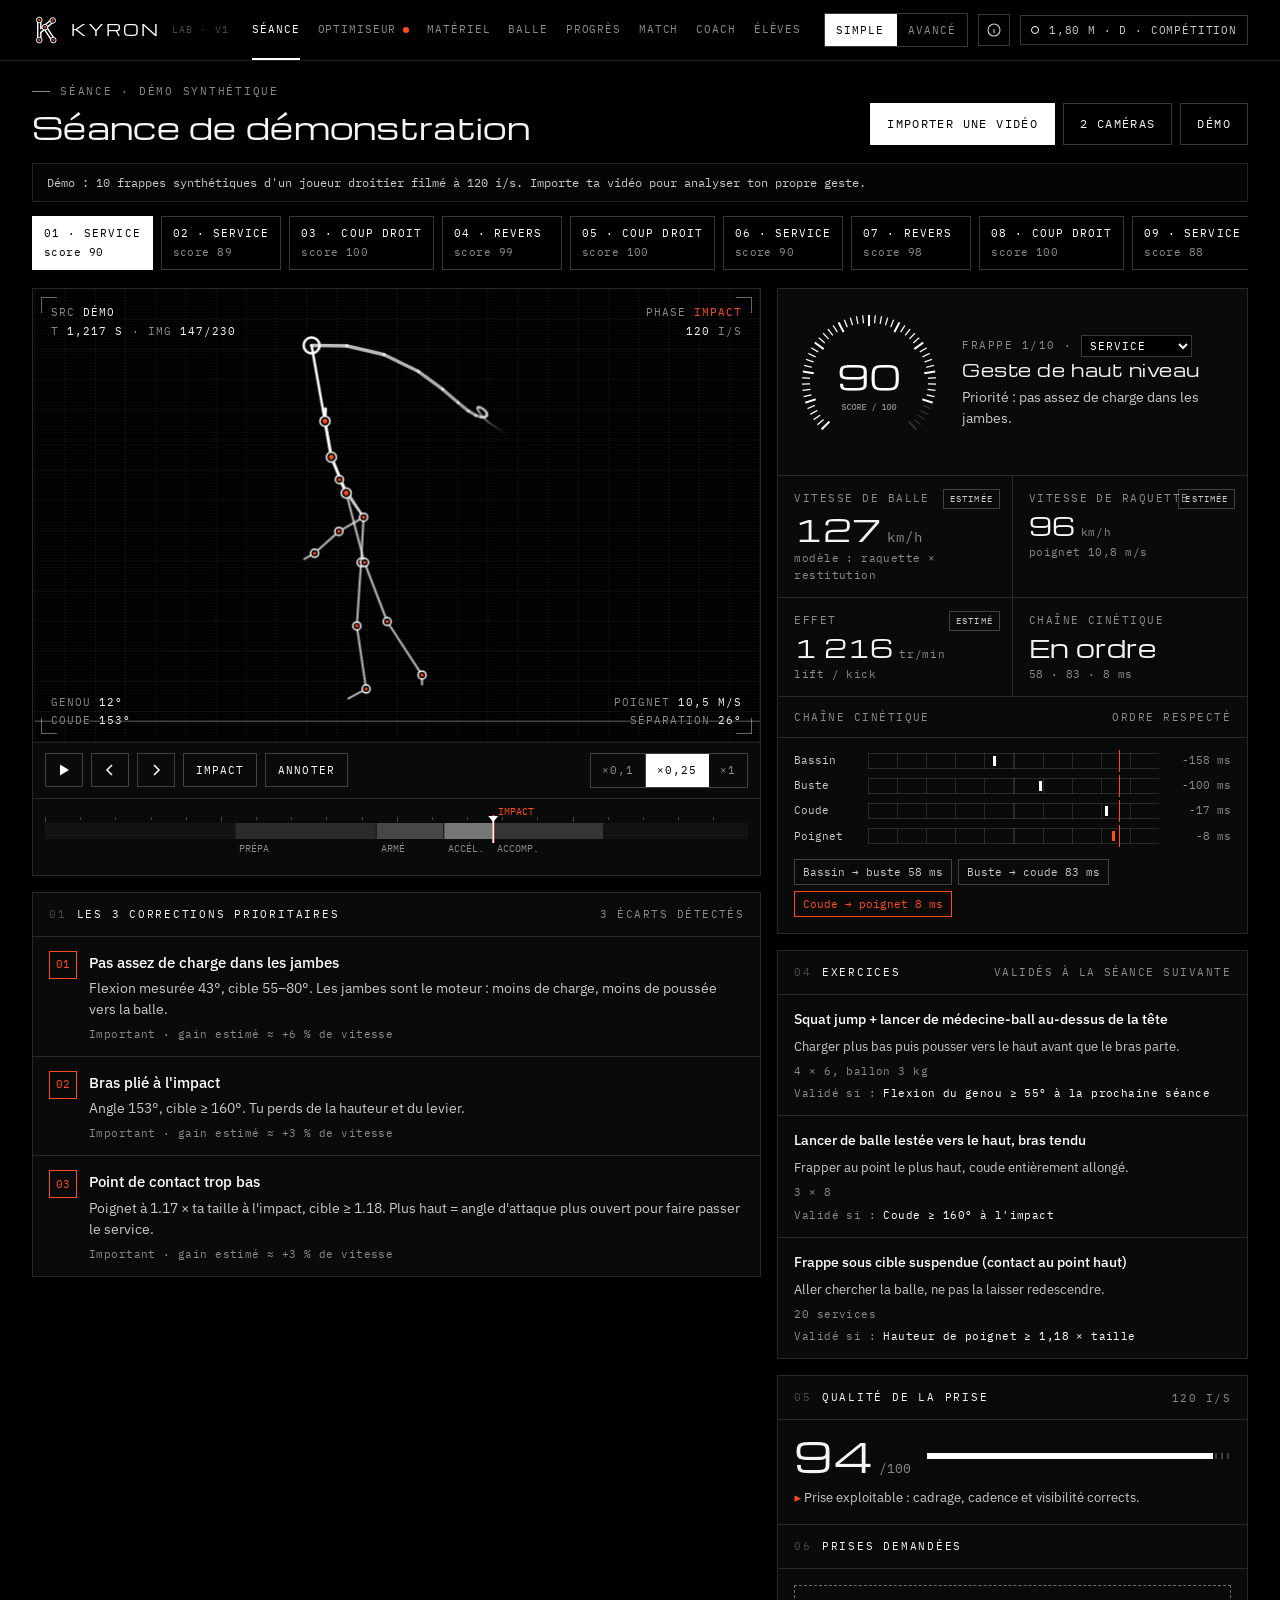
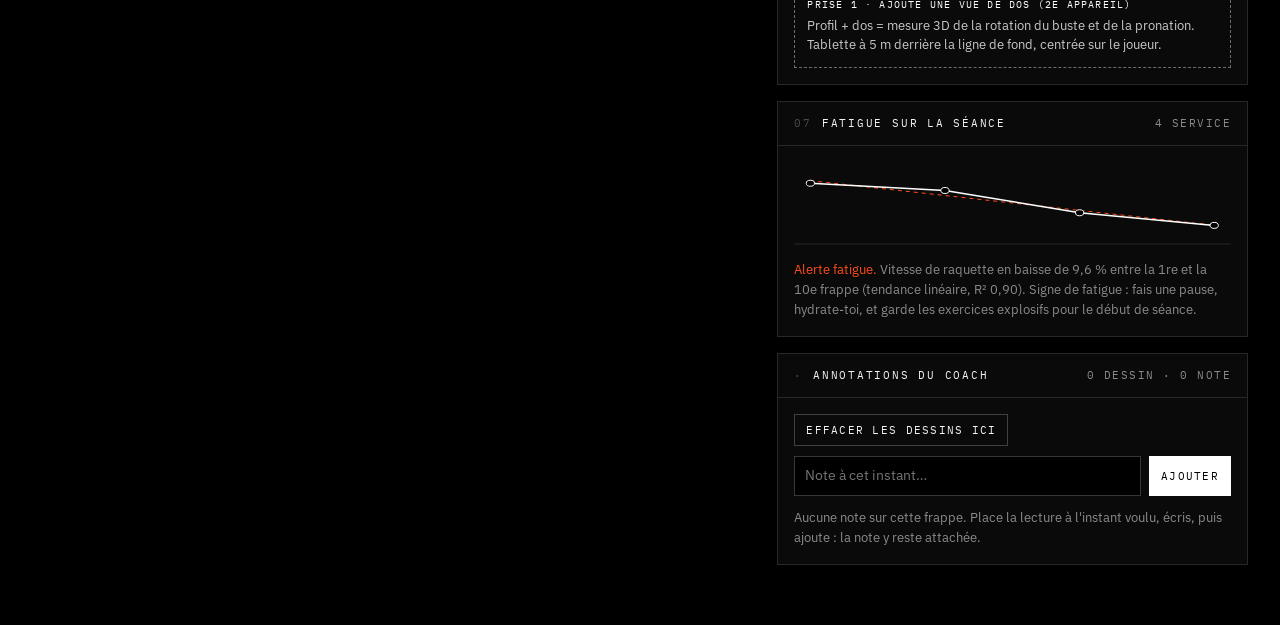
==== commit 97b5b776: "Application vague 2 : charges articulaires, raquette, jeu de jambes, style et fantôme, annotations, " ====
--- a/app/index.html
+++ b/app/index.html
@@ -38,10 +38,13 @@
       <a href="#materiel" data-r="materiel"><svg viewBox="0 0 20 20" fill="none" stroke="currentColor" stroke-width="1.4"><ellipse cx="11.5" cy="7" rx="4.5" ry="5"/><path d="M8.6 10.8 3.5 17"/></svg>Matériel</a>
       <a href="#balle" data-r="balle"><svg viewBox="0 0 20 20" fill="none" stroke="currentColor" stroke-width="1.4"><path d="M2 15c4-11 9-11 16 0" stroke-dasharray="2 2"/><circle cx="16" cy="14" r="1.8"/><path d="M2 17h16"/></svg>Balle</a>
       <a href="#progression" data-r="progression"><svg viewBox="0 0 20 20" fill="none" stroke="currentColor" stroke-width="1.4"><path d="M3 15l4-4 3 3 6-7"/><path d="M3 17h14"/></svg>Progrès</a>
+      <a href="#match" data-r="match"><svg viewBox="0 0 20 20" fill="none" stroke="currentColor" stroke-width="1.4"><rect x="4" y="2.5" width="12" height="15"/><path d="M4 10h12M7 2.5v15M13 2.5v15"/></svg>Match</a>
       <a href="#coach" data-r="coach"><svg viewBox="0 0 20 20" fill="none" stroke="currentColor" stroke-width="1.4"><path d="M3 4h14v9H9l-4 3v-3H3z"/></svg>Coach</a>
+      <a href="#eleves" data-r="eleves"><svg viewBox="0 0 20 20" fill="none" stroke="currentColor" stroke-width="1.4"><circle cx="7" cy="7" r="2.6"/><circle cx="14" cy="8" r="2"/><path d="M2.5 16c.6-3 2.4-4.5 4.5-4.5s3.9 1.5 4.5 4.5M12 12.5c2.3-.6 4.6.6 5.5 3.5"/></svg>Élèves</a>
     </nav>
     <div class="right">
       <div class="seg" role="group" aria-label="Niveau de détail" id="modeSeg"><button data-m="simple" aria-pressed="true">Simple</button><button data-m="adv" aria-pressed="false">Avancé</button></div>
+      <a class="info-btn" href="#apropos" aria-label="À propos des mesures" title="À propos des mesures"><svg viewBox="0 0 20 20" fill="none" stroke="currentColor" stroke-width="1.4"><circle cx="10" cy="10" r="7.5"/><path d="M10 9v5M10 6.2v.1"/></svg></a>
       <button class="prof-btn" id="profBtn" aria-expanded="false" aria-controls="profPop" aria-label="Profil joueur"><i></i><span id="profSum">Profil</span></button>
     </div>
   </div>
@@ -93,10 +96,13 @@
           <button class="ibtn" id="prev" aria-label="Image précédente"><svg viewBox="0 0 14 14" fill="none" stroke="currentColor" stroke-width="1.5"><path d="M9 2 4 7l5 5"/></svg></button>
           <button class="ibtn" id="next" aria-label="Image suivante"><svg viewBox="0 0 14 14" fill="none" stroke="currentColor" stroke-width="1.5"><path d="m5 2 5 5-5 5"/></svg></button>
           <button class="ibtn wide" id="toImpact">Impact</button>
+          <button class="ibtn wide" id="annBtn" aria-pressed="false" title="Dessiner sur l'image et ajouter des notes">Annoter</button>
+          <button class="ibtn wide adv-only" id="ghostBtn" aria-pressed="false" disabled>Montrer le geste optimal</button>
           <span class="sp"></span>
           <div class="seg" role="group" aria-label="Vitesse de lecture" id="speedSeg"><button data-sp="0.1">×0,1</button><button data-sp="0.25" aria-pressed="true">×0,25</button><button data-sp="1">×1</button></div>
         </div>
         <div class="tlwrap"><canvas class="tl" id="tl" aria-label="Frise des phases, glisse pour te déplacer"></canvas></div>
+        <p class="ghost-info" id="ghostInfo" hidden></p>
       </section>
 
       <section class="panel simple-only o3">
@@ -120,7 +126,21 @@
       <section class="panel adv-only o7">
         <div class="ph"><h2><i>03</i>Squelette 3D · centre de masse</h2><span class="lbl">glisse pour orienter</span></div>
         <canvas class="v3d" id="v3d" aria-label="Squelette 3D orientable"></canvas>
-        <div class="pb" style="padding-top:10px"><div class="legend"><span><i class="dot" style="--c:var(--acc)"></i>Articulations du bras de frappe</span><span><i class="dot" style="--c:#fff"></i>Centre de masse</span><span><i class="dash" style="--c:var(--s3)"></i>Axes bassin / épaules</span><span><i style="--c:var(--s2)"></i>Trajectoire du poignet</span></div></div>
+        <div class="pb" style="padding-top:10px"><div style="margin-bottom:10px"><button class="btn sm" id="ghostBtn3" aria-pressed="false" disabled>Montrer le geste optimal</button></div><div class="legend"><span><i class="dot" style="--c:var(--acc)"></i>Articulations du bras de frappe</span><span><i class="dash" style="--c:#fff"></i>Fantôme (geste cible)</span><span><i class="dot" style="--c:#fff"></i>Centre de masse</span><span><i class="dash" style="--c:var(--s3)"></i>Axes bassin / épaules</span><span><i style="--c:var(--s2)"></i>Trajectoire du poignet</span></div></div>
+      </section>
+      <section class="panel adv-only o10">
+        <div class="ph"><h2><i>08</i>Forces au sol et charges articulaires</h2><span class="lbl">dynamique inverse · estimé</span></div>
+        <div class="kpis k3" id="dynK"></div>
+        <div class="pb"><canvas class="chart" id="dynCv" style="height:240px" aria-label="Couples articulaires et réaction du sol autour de l'impact"></canvas>
+          <div class="legend"><span><i style="--c:#fff"></i>Épaule · rotation interne</span><span><i style="--c:var(--s2)"></i>Coude · valgus</span><span><i class="dash" style="--c:var(--s3)"></i>Lombaires</span><span><i style="--c:var(--s4)"></i>Genou</span><span><i style="--c:#fff;height:1px"></i>Sol (bas, × poids)</span></div>
+          <div id="dynAl" style="margin-top:12px"></div><p class="note" id="dynNote" style="margin-top:10px"></p></div>
+      </section>
+      <section class="panel adv-only o12">
+        <div class="ph"><h2><i>10</i>Profil de style</h2><span class="lbl">archétypes synthétiques</span></div>
+        <div class="pb sens" id="styRank"></div>
+        <div class="ph" style="border-top:1px solid var(--rule)"><h2><i>11</i>Écarts phase par phase</h2><div class="seg" role="group" aria-label="Archétype de référence" id="styleSeg"></div></div>
+        <div class="scroll"><table class="t" id="styPh"><thead><tr><th>Phase</th><th class="n">Toi</th><th class="n">Référence</th><th class="n">Écart</th></tr></thead><tbody></tbody></table></div>
+        <p class="note pb" id="styDtw" style="padding-top:10px"></p>
       </section>
     </div>
 
@@ -144,6 +164,24 @@
       <section class="panel o9">
         <div class="ph"><h2><i>07</i>Fatigue sur la séance</h2><span class="lbl" id="fatLbl"></span></div>
         <div class="pb fatigue" id="fatigue"></div>
+      </section>
+      <section class="panel adv-only o11">
+        <div class="ph"><h2><i>09</i>Raquette</h2><span class="lbl">face, trajectoire, impact</span></div>
+        <div class="kpis" id="rkA"></div>
+        <div class="grid g2 rkviz"><canvas id="rkFace" aria-label="Tamis vu de face avec le point d'impact"></canvas><canvas id="rkPath" aria-label="Trajectoire de la tête de raquette autour de l'impact"></canvas></div>
+        <p class="note pb" id="rkSrc" style="padding-top:0"></p>
+      </section>
+      <section class="panel adv-only o13">
+        <div class="ph"><h2><i>12</i>Jeu de jambes et asymétries</h2></div>
+        <div class="kpis" id="fwK"></div>
+        <p class="note pb" id="fwSrc" style="padding-bottom:6px"></p>
+        <div class="scroll"><table class="t" id="fwAsym"><thead><tr><th>Asymétrie</th><th class="n">Valeurs</th><th class="n">Écart</th></tr></thead><tbody></tbody></table></div>
+      </section>
+      <section class="panel o14">
+        <div class="ph"><h2><i>·</i>Annotations du coach</h2><span class="lbl" id="annLbl"></span></div>
+        <div class="pb"><div class="ann-tools"><button class="btn sm" id="annClear" type="button">Effacer les dessins ici</button></div>
+          <form class="ann-form" id="annForm"><input type="text" id="annTxt" maxlength="400" placeholder="Note à cet instant…" aria-label="Note à cet instant"><button class="btn sm solid" type="submit">Ajouter</button></form>
+          <div class="ann-list" id="annList"></div></div>
       </section>
     </div>
   </div>
@@ -225,6 +263,13 @@
       <section class="panel"><div class="ph"><h2><i>05</i>Comparer les raquettes avec ton geste</h2><span class="lbl">même swing, même cordage</span></div>
         <div class="scroll"><table class="t" id="cmp"><thead><tr><th>Raquette</th><th class="n">Masse</th><th class="n">SW</th><th class="n">Balle</th><th class="n">Effet</th><th class="n">Confort</th><th class="n">Balles bonnes</th></tr></thead><tbody></tbody></table></div>
         <p class="note pb" style="padding-top:10px">Balles bonnes : 250 frappes simulées par raquette avec la dispersion de ton niveau, en visant l'angle de départ le plus sûr.</p></section>
+      <section class="panel"><div class="ph"><h2><i>06</i>Vibrations et confort du bras</h2><span class="lbl">premier mode de flexion</span></div>
+        <div class="kpis k3" id="vibK"></div>
+        <div class="pb"><canvas class="small" id="vibCv" style="height:170px" aria-label="Déformée de vibration de la raquette, nœuds et point d'impact"></canvas><p class="note" id="vibNote" style="margin-top:8px"></p></div></section>
+      <section class="panel"><div class="ph"><h2><i>07</i>Simulateur d'hybride</h2><button class="btn sm" id="hySwap" type="button">Inverser montants / travers</button></div>
+        <div class="pb"><div class="hyctl" id="hyCtl"></div></div>
+        <div class="scroll"><table class="t" id="hyT"><thead><tr><th>Cordage</th><th class="n">Balle km/h</th><th class="n">Effet tr/min</th><th class="n">Confort</th><th class="n">Raideur kN/m</th><th class="n">Tension 30 j</th></tr></thead><tbody></tbody></table></div>
+        <div class="pb" style="padding-top:10px"><p class="note" id="hyNote"></p><p class="note" id="hyRec" style="margin-top:6px"></p></div></section>
     </div>
   </div>
 </main>
@@ -246,6 +291,16 @@
       <section class="panel"><div class="ph"><h2><i>02</i>Marge de sécurité · Monte-Carlo</h2><button class="btn sm" id="mcBtn">Lancer la simulation</button></div>
         <div class="pb"><div class="mc-out"><div><div class="lbl">Balles bonnes</div><div class="big" id="mcRate">—<small>%</small></div><div class="bar3" id="mcBar"></div><div class="legend"><span><i style="--c:#fff"></i>Bonnes</span><span><i style="--c:var(--acc)"></i>Filet</span><span><i style="--c:var(--s4)"></i>Long</span></div></div><canvas class="small" id="mcCv" aria-label="Taux de réussite selon la vitesse de balle"></canvas></div>
         <p class="note" id="mcNote" style="margin-top:12px"></p></div></section>
+      <section class="panel"><div class="ph"><h2><i>03</i>Effet et carte des rebonds</h2><span class="lbl">ellipse = 95 % des balles</span></div>
+        <div class="kpis k4" id="bmK"></div>
+        <div class="pb"><canvas class="court" id="bmCv" style="height:340px" aria-label="Carte des rebonds vue de dessus avec ellipse de dispersion"></canvas><p class="note" id="bmSrc" style="margin-top:8px"></p></div></section>
+      <section class="panel"><div class="ph"><h2><i>04</i>Calibration du court</h2><div class="acts" style="display:flex;gap:8px;flex-wrap:wrap"><button class="btn sm" id="calAuto">Détection automatique</button><button class="btn sm" id="calManual">4 points à la main</button></div></div>
+        <div class="pb"><canvas class="court cal" id="calCv" aria-label="Image de référence et lignes du court projetées"></canvas><p class="note" id="calMsg" style="margin-top:8px"></p></div>
+        <div class="kpis k4" id="calK" style="border-top:1px solid var(--rule)"></div></section>
+      <section class="panel"><div class="ph"><h2><i>05</i>Rebond selon la surface</h2><span class="lbl">même frappe, quatre courts</span></div>
+        <div class="scroll"><table class="t" id="sfT"><thead><tr><th>Surface</th><th class="n">Sortie</th><th class="n">Angle</th><th class="n">Hauteur max.</th><th class="n">Au fond</th><th>Contact</th></tr></thead><tbody></tbody></table></div>
+        <div class="pb"><canvas class="small" id="sfCv" style="height:170px" aria-label="Trajectoire après le rebond selon la surface"></canvas><div class="legend" id="sfLeg"></div>
+        <p class="note" style="margin-top:8px">Rebond : restitution verticale et frottement jusqu'au roulement. « Au fond » : hauteur de la balle quand elle passe la ligne de fond adverse, là où l'adversaire la reprend. Courbes après rebond sans traînée de l'air.</p></div></section>
     </div>
   </div>
 </main>
@@ -262,6 +317,19 @@
     <section class="panel"><div class="ph"><h2><i>02</i>Exercices</h2><span class="lbl">validés automatiquement par la mesure</span></div><div class="exlist" id="pEx"></div></section>
     <section class="panel"><div class="ph"><h2><i>03</i>Séances</h2><button class="btn sm" id="pClear" hidden>Effacer l'historique</button></div><div class="scroll"><table class="t" id="pTable"><thead><tr><th>Date</th><th>Source</th><th class="n">Frappes</th><th class="n">Score</th><th class="n">Raquette</th></tr></thead><tbody></tbody></table></div></section>
   </div>
+  <div class="grid g2" style="margin-top:16px">
+    <section class="panel"><div class="ph"><h2><i>04</i>Charge et prévention</h2><span class="lbl">aiguë 7 j · chronique 28 j</span></div>
+      <div class="kpis k4" id="ldK"></div>
+      <div class="pb"><canvas class="small" id="ldCv" aria-label="Charge quotidienne, aiguë et chronique"></canvas>
+        <div class="legend"><span><i style="--c:rgba(255,255,255,.3);height:8px"></i>Charge du jour</span><span><i style="--c:#fff"></i>Aiguë</span><span><i class="dash" style="--c:var(--s3)"></i>Chronique</span></div>
+        <div id="ldAl" style="margin-top:12px"></div><p class="note" id="ldNote" style="margin-top:10px"></p></div></section>
+    <section class="panel"><div class="ph"><h2><i>05</i>Programme de la semaine</h2><span class="lbl">généré à partir de tes écarts</span></div>
+      <div class="plan" id="plan"></div><p class="note pb" id="planNote" style="padding-top:10px"></p></section>
+  </div>
+  <section class="panel" id="ttsBox" hidden style="margin-top:16px"><div class="ph"><h2><i>06</i>Retour audio entre deux frappes</h2><span class="lbl">lu à voix haute</span></div>
+    <div class="pb tts"><p id="ttsTxt" class="tts-txt"></p>
+      <div class="acts"><button class="btn sm solid" id="ttsSay">Écouter</button><button class="btn sm" id="ttsStop" hidden>Stop</button><button class="btn sm" id="ttsAuto" aria-pressed="false">Lire à chaque frappe</button></div>
+      <p class="note" id="ttsMsg"></p><p class="note">En mode « Lire à chaque frappe », chaque frappe choisie en Séance est résumée à voix haute : idéal entre deux balles, téléphone posé au bord du court. Le texte reste affiché ici.</p></div></section>
 </main>
 
 <!-- ============ COACH ============ -->
@@ -280,6 +348,80 @@
   </div>
 </main>
 
+
+<!-- ============ MATCH ============ -->
+<main class="view wrap" id="v-match" data-view="match" hidden>
+  <div class="vhead">
+    <div><div class="tag" id="mTag">Match</div><h1>Ton match, point par point</h1><p>Caméra fixe derrière toi, court entier dans le champ : KYRON repère tes frappes, les rebonds, tes positions, puis découpe les points.</p></div>
+    <div class="acts">
+      <label class="btn solid" id="mFileLbl">Importer un match<input type="file" id="mFile" accept="video/*" aria-label="Importer une vidéo de match"></label>
+      <button class="btn" id="mDemo">Démo</button><button class="btn" id="mCancel" hidden>Annuler</button>
+    </div>
+  </div>
+  <div class="status"><span class="msg" id="mMsg">—</span><span class="bar" id="mBar" hidden><i></i></span></div>
+  <video id="mVid" playsinline muted preload="auto" hidden></video>
+  <section class="panel"><div class="kpis k4" id="mK"></div></section>
+  <div class="grid g2" style="margin-top:16px">
+    <section class="panel"><div class="ph"><h2><i>01</i>Carte de chaleur</h2><span class="lbl" id="mHeatLbl"></span></div>
+      <div class="pb"><canvas class="court" id="mHeat" style="height:380px" aria-label="Carte de chaleur de tes positions sur ta moitié de court"></canvas></div></section>
+    <div class="stack">
+      <section class="panel"><div class="ph"><h2><i>02</i>Enchaînements</h2><span class="lbl">tes 2 ou 3 coups dans un même point</span></div>
+        <div class="scroll"><table class="t" id="mSeq"><thead><tr><th>Séquence</th><th class="n">Fois</th><th class="n">Points gagnés</th></tr></thead><tbody></tbody></table></div></section>
+      <section class="panel"><div class="ph"><h2><i>03</i>Profil de l'adversaire</h2></div><div class="pb" id="mOpp"></div></section>
+    </div>
+  </div>
+  <section class="panel" style="margin-top:16px"><div class="ph"><h2><i>04</i>Points</h2><span class="lbl">40 premiers</span></div>
+    <div class="scroll" style="max-height:360px;overflow-y:auto"><table class="t" id="mPts"><thead><tr><th class="n">#</th><th>Service</th><th>Tes frappes</th><th class="n">Issue</th></tr></thead><tbody></tbody></table></div>
+    <p class="note pb" id="mNotes" style="padding-top:10px"></p></section>
+</main>
+
+<!-- ============ ÉLÈVES ============ -->
+<main class="view wrap" id="v-eleves" data-view="eleves" hidden>
+  <div class="vhead">
+    <div><div class="tag">Espace coach</div><h1>Tes élèves, leurs séances, tes corrections</h1><p>Tout reste sur cet appareil. Tu valides chaque correction avant de l'envoyer à l'élève.</p></div>
+  </div>
+  <div class="eleves">
+    <section class="panel"><div class="ph"><h2><i>01</i>Élèves</h2></div>
+      <div class="st-list" id="eList"></div>
+      <form class="pb add-st" id="eAdd"><input type="text" id="eName" maxlength="60" placeholder="Prénom de l'élève" aria-label="Prénom de l'élève"><select id="eLvl" aria-label="Niveau"><option value="loisir">Loisir</option><option value="club" selected>Club</option><option value="competition">Compétition</option><option value="pro">Pro / espoir</option></select><button class="btn sm solid" type="submit">Ajouter</button></form>
+    </section>
+    <section class="panel" id="eMain"></section>
+  </div>
+  <section class="panel" style="margin-top:16px"><div class="ph"><h2><i>05</i>Comparer les élèves</h2><div class="seg" role="group" aria-label="Coup" id="eCmpSeg"><button data-s="serve" aria-pressed="true">Service</button><button data-s="forehand">Coup droit</button><button data-s="backhand">Revers</button></div></div>
+    <div class="scroll"><table class="t" id="eCmp"><thead></thead><tbody></tbody></table></div><p class="note pb" style="padding-top:10px">Dernière séance de chaque élève. <span class="acc">●</span> meilleure valeur du groupe.</p></section>
+</main>
+
+<!-- ============ À PROPOS DES MESURES ============ -->
+<main class="view wrap" id="v-apropos" data-view="apropos" hidden>
+  <div class="vhead">
+    <div><div class="tag">Transparence</div><h1>À propos des mesures</h1><p>Ce que KYRON mesure vraiment, ce qu'il estime avec un modèle, ce qui n'est qu'une démonstration, et ce qui reste à construire.</p></div>
+  </div>
+  <div class="legend-st"><span class="src mesure">Mesuré</span> lu dans ta vidéo, image par image · <span class="src estimation">Estimé</span> calculé par un modèle physique à partir des mesures · <span class="src demo">Démo</span> données synthétiques ou exemple · <span class="src avenir">À venir</span> pas encore construit</div>
+  <section class="panel"><div class="scroll"><table class="t about" id="aboutT"><thead><tr><th>Fonctionnalité</th><th>Statut</th><th>Comment, et avec quelle précision</th></tr></thead><tbody>
+    <tr><td>Squelette 2D et 3D, angles articulaires, phases, chaîne cinétique</td><td><span class="src mesure">Mesuré</span></td><td>MediaPipe Pose, 33 points par image, dans ton navigateur. Précision de l'ordre de 5 à 10° sur les angles, moins bonne quand un membre est caché ou flou.</td></tr>
+    <tr><td>Vitesses segmentaires, vitesse de raquette</td><td><span class="src estimation">Estimé</span></td><td>Dérivées des positions du squelette, mises à l'échelle par ta taille. La raquette est prolongée depuis l'avant-bras quand son cadre n'est pas détecté.</td></tr>
+    <tr><td>Suivi de raquette : angle de face, trajectoire, point d'impact sur le tamis</td><td><span class="src mesure">Mesuré</span> / <span class="src estimation">Estimé</span></td><td>Ellipse du cadre détectée dans l'image autour du poignet. Vitesse mesurée dans le plan de l'image (borne basse). Point d'impact seulement si la balle est visible à l'impact. Sinon, modèle avant-bras.</td></tr>
+    <tr><td>Vitesse et effet de la balle</td><td><span class="src mesure">Mesuré</span> / <span class="src estimation">Estimé</span></td><td>Vitesse : balle suivie après l'impact (borne basse si elle part vers la caméra). Effet : ajustement du modèle de vol sur la trajectoire suivie, sinon estimé par le modèle d'impact.</td></tr>
+    <tr><td>Carte des rebonds, ellipse de dispersion</td><td><span class="src mesure">Mesuré</span> / <span class="src demo">Simulé</span></td><td>Mesurée quand la balle rebondit dans le champ et que le court est calibré. Sinon, tes frappes sont rejouées dans le simulateur avec la dispersion de ton niveau, et c'est indiqué.</td></tr>
+    <tr><td>Calibration du court</td><td><span class="src mesure">Mesuré</span></td><td>Détection automatique des lignes blanches et du modèle ITF, ou 4 coins cliqués à la main. Nécessaire pour les positions au sol en mètres.</td></tr>
+    <tr><td>Forces au sol, charges de l'épaule, du coude, des lombaires et des genoux</td><td><span class="src estimation">Estimé</span></td><td>Dynamique inverse sur 14 segments à partir d'une seule caméra : ± 30 à 50 % sur les pics, confiance plafonnée à 85 %. Repères de la littérature, pas des limites médicales.</td></tr>
+    <tr><td>Jeu de jambes, pas d'allègement, asymétries</td><td><span class="src mesure">Mesuré</span> / <span class="src estimation">Estimé</span></td><td>Appuis et envols des pieds, déplacements du centre de masse. Sans court calibré, seul le déplacement latéral est connu.</td></tr>
+    <tr><td>Profil de style, écarts phase par phase</td><td><span class="src estimation">Estimé</span></td><td>Comparaison à des archétypes synthétiques construits à partir de plages publiées. Aucun joueur réel n'est nommé ni imité.</td></tr>
+    <tr><td>Geste optimal (fantôme), optimiseur</td><td><span class="src estimation">Simulé</span></td><td>Des millions de variantes simulées (impact, vol, dispersion, contraintes du corps). Le fantôme rejoue ton geste sur le timing et les angles cibles : ce n'est pas une vidéo.</td></tr>
+    <tr><td>Banc matériel, vibrations, hybrides, rebond par surface</td><td><span class="src estimation">Estimé</span></td><td>Modèles physiques publiés (impact, poutre vibrante, rebond avec frottement). À lire en comparaison, pas comme des valeurs de laboratoire.</td></tr>
+    <tr><td>Charge d'entraînement, programme de la semaine</td><td><span class="src estimation">Estimé</span></td><td>Charge par frappe tirée de la vitesse de raquette, ratio aiguë / chronique pour piloter le volume. Le programme est un repère, pas une prescription.</td></tr>
+    <tr><td>Analyse de match</td><td><span class="src estimation">Estimé</span></td><td>Points découpés par les pauses, issue estimée par le dernier rebond vu. Les frappes de l'adversaire sont déduites de ses rebonds. La démo est un match synthétique.</td></tr>
+    <tr><td>Coach IA, retour audio</td><td><span class="src mesure">Sur tes mesures</span></td><td>Le coach ne répond qu'avec les chiffres de ta séance. Le retour audio lit le même résumé que celui affiché. Disponibles seulement dans claude.ai.</td></tr>
+    <tr><td>Séance de démonstration</td><td><span class="src demo">Démo</span></td><td>Squelettes synthétiques d'un joueur droitier à 120 images/s, sans vidéo. Toutes les données « exemple » sont signalées.</td></tr>
+  </tbody></table></div></section>
+  <section class="panel" style="margin-top:16px"><div class="ph"><h2><i>·</i>À venir, et ce qu'il faut pour le construire</h2></div><div class="scroll"><table class="t about"><tbody>
+    <tr><td>Application iPhone native</td><td><span class="src avenir">À venir</span></td><td>Capture 240 images/s et analyse sur l'appareil (Core ML). Il faut une app Swift, la conversion du modèle de pose et une publication sur l'App Store.</td></tr>
+    <tr><td>Comptes et synchronisation en ligne</td><td><span class="src avenir">À venir</span></td><td>Aujourd'hui tout reste dans ce navigateur. Il faut un serveur, une authentification, un stockage chiffré et un cadre RGPD (consentement, effacement, mineurs).</td></tr>
+    <tr><td>Base de joueurs professionnels réels</td><td><span class="src avenir">À venir</span></td><td>Il faut des vidéos sous licence, l'accord des joueurs et une capture de référence validée. En attendant : archétypes synthétiques, clairement signalés.</td></tr>
+    <tr><td>Avatar 3D réaliste</td><td><span class="src avenir">À venir</span></td><td>Il faut un modèle de corps sous licence (type SMPL, licence commerciale) et son ajustement au squelette. Aujourd'hui : squelette filaire.</td></tr>
+    <tr><td>Capteurs (raquette, montre, semelles)</td><td><span class="src avenir">À venir</span></td><td>Il faut le matériel, l'appairage Bluetooth (application native) et la fusion caméra + capteurs. Ils donneraient l'impact et les forces au sol réellement mesurés.</td></tr>
+  </tbody></table></div></section>
+</main>
 <script type="module" src="./ui/app.js"></script>
 </body>
 </html>
--- a/app/ui/kyron.css
+++ b/app/ui/kyron.css
@@ -69,6 +69,7 @@
 .field select { max-width: 190px; }
 select.full { width: 100%; }
 
+@media (max-width: 1320px) { .tabs a { padding-left: 8px; padding-right: 8px; letter-spacing: .08em; } .tabs a[aria-current="page"]::after { left: 8px; right: 8px; } }
 @media (max-width: 1080px) {
   .brand span { display: none; }
   .tabs a { padding: 20px 8px; letter-spacing: .1em; }
@@ -79,7 +80,9 @@
   .top { backdrop-filter: none; -webkit-backdrop-filter: none; background: #000; }
   .kpis .kpi .badge { position: static; display: inline-block; margin-bottom: 6px; }
   .tabs { position: fixed; left: 0; right: 0; bottom: 0; z-index: 45; background: rgba(0,0,0,.94); backdrop-filter: blur(10px); -webkit-backdrop-filter: blur(10px); border-top: 1px solid var(--rule2); justify-content: space-around; gap: 0; padding: 0 max(4px, env(safe-area-inset-left, 0px)) env(safe-area-inset-bottom, 0px); }
-  .tabs a { flex: 1 1 0; flex-direction: column; gap: 4px; padding: 9px 2px 9px; font-size: 8.8px; letter-spacing: .06em; min-width: 0; justify-content: center; }
+  .tabs { justify-content: flex-start; overflow-x: auto; scrollbar-width: none; overscroll-behavior-x: contain; }
+  .tabs::-webkit-scrollbar { display: none; }
+  .tabs a { flex: 1 0 64px; flex-direction: column; gap: 4px; padding: 9px 2px 9px; font-size: 8.8px; letter-spacing: .06em; min-width: 64px; justify-content: center; }
   .tabs a svg { display: block; width: 20px; height: 20px; }
   .tabs a[aria-current="page"]::after { left: 30%; right: 30%; top: -1px; bottom: auto; }
   .tabs a .dot { position: absolute; top: 7px; right: 26%; }
@@ -144,7 +147,7 @@
 @media (max-width: 1100px) {
   .seance { grid-template-columns: minmax(0, 1fr); }
   .seance > .stack { display: contents; }
-  .o1 { order: 1; } .o2 { order: 2; } .o3 { order: 3; } .o4 { order: 4; } .o5 { order: 5; } .o6 { order: 6; } .o7 { order: 7; } .o8 { order: 8; } .o9 { order: 9; }
+  .o1 { order: 1; } .o2 { order: 2; } .o3 { order: 3; } .o4 { order: 4; } .o5 { order: 5; } .o6 { order: 6; } .o7 { order: 7; } .o8 { order: 8; } .o9 { order: 9; } .o10 { order: 10; } .o11 { order: 11; } .o12 { order: 12; } .o13 { order: 13; } .o14 { order: 14; }
 }
 .scene { position: relative; background: #000; aspect-ratio: 16 / 10; overflow: hidden; border-bottom: 1px solid var(--rule); touch-action: pan-y; }
 .scene.portrait { aspect-ratio: 4 / 5; }
@@ -401,3 +404,72 @@
   *, *::before, *::after { animation: none !important; transition: none !important; }
   .scanning .sweep { display: none; }
 }
+
+/* ---------- Vague 2 ---------- */
+.info-btn { width: 32px; height: 32px; display: grid; place-items: center; border: 1px solid var(--rule2); color: var(--ink2); flex: none; }
+.info-btn svg { width: 16px; height: 16px; }
+.info-btn:hover, .info-btn[aria-current="page"] { color: #fff; border-color: var(--rule3); }
+.src { display: inline-block; font-family: var(--f-mono); font-size: 9px; letter-spacing: .12em; text-transform: uppercase; padding: 2px 6px; border: 1px solid var(--rule2); color: var(--ink2); white-space: nowrap; vertical-align: 1px; }
+.src.mesure { border-color: #fff; color: #fff; }
+.src.demo, .src.simulation { border-style: dashed; }
+.src.avenir { border-color: var(--acc); color: var(--acc); }
+.legend-st { font-size: 13px; color: var(--ink2); margin-bottom: 14px; line-height: 2; }
+table.about td:first-child { color: #fff; min-width: 180px; }
+table.about td:nth-child(2) { white-space: nowrap; }
+@media (max-width: 600px) { table.about td:first-child { min-width: 130px; } table.about td:nth-child(3) { min-width: 220px; } }
+.ghost-info { margin: 0; padding: 10px 14px; border-top: 1px solid var(--rule); font-size: 12.5px; color: var(--ink2); }
+.ghost-info b { font-family: var(--f-mono); font-weight: 400; font-size: 10px; letter-spacing: .14em; text-transform: uppercase; color: #fff; margin-right: 8px; }
+.ibtn.wide[aria-pressed="true"] { background: #fff; color: #000; }
+.ibtn:disabled { opacity: .4; cursor: default; }
+.btn[aria-pressed="true"] { background: #fff; color: #000; border-color: #fff; }
+.scene.annot { touch-action: none; }
+.scene.annot canvas.ov { cursor: crosshair; }
+.rkviz { gap: 0; border-top: 1px solid var(--rule); }
+.rkviz canvas { display: block; width: 100%; height: 210px; min-width: 0; }
+.rkviz canvas + canvas { border-left: 1px solid var(--rule); }
+@media (max-width: 980px) { .rkviz canvas + canvas { border-left: 0; border-top: 1px solid var(--rule); } }
+.ann-tools { display: flex; gap: 8px; flex-wrap: wrap; margin-bottom: 10px; }
+.ann-form { display: flex; gap: 8px; }
+.ann-form input, .add-st input { flex: 1; min-width: 0; background: #000; border: 1px solid var(--rule2); color: #fff; padding: 8px 10px; border-radius: 0; font-size: 14px; }
+.ann-list { display: grid; gap: 8px; margin-top: 12px; }
+.note-it { display: grid; grid-template-columns: auto 1fr auto; gap: 10px; align-items: start; }
+.note-it p { margin: 0; font-size: 13.5px; color: var(--ink2); padding-top: 6px; overflow-wrap: anywhere; }
+.hyctl { display: grid; grid-template-columns: 1fr 1fr; gap: 0 16px; }
+@media (max-width: 700px) { .hyctl { grid-template-columns: 1fr; } }
+.hyctl fieldset { border: 1px solid var(--rule); }
+.hyctl fieldset:last-child { border-bottom: 1px solid var(--rule); }
+canvas.court.cal { height: 280px; }
+canvas.court.cal.picking { cursor: crosshair; }
+@media (max-width: 600px) { canvas.court.cal { height: 210px; } }
+.plan { display: grid; grid-template-columns: repeat(auto-fill, minmax(150px, 1fr)); gap: 1px; background: var(--rule); border-bottom: 1px solid var(--rule); }
+.day { background: var(--bg2); padding: 12px 14px; min-width: 0; }
+.day b { display: block; color: #fff; font-weight: 500; font-size: 14px; margin: 2px 0 6px; }
+.day ul { margin: 0; padding-left: 16px; font-size: 12.5px; color: var(--ink2); display: grid; gap: 4px; }
+.day.rest b { color: var(--mute); }
+.advice { border-left: 2px solid #fff; padding: 4px 0 4px 12px; margin-top: 12px; }
+.advice b { font-family: var(--f-mono); font-weight: 400; font-size: 10.5px; letter-spacing: .14em; text-transform: uppercase; }
+.advice p { margin: 4px 0 0; font-size: 13.5px; color: var(--ink2); }
+.tts { display: grid; gap: 10px; }
+.tts .acts { display: flex; gap: 8px; flex-wrap: wrap; }
+.tts-txt { margin: 0; font-size: 15px; color: #fff; border-left: 2px solid var(--acc); padding-left: 12px; }
+.eleves { display: grid; grid-template-columns: 300px minmax(0, 1fr); gap: 16px; align-items: start; }
+@media (max-width: 900px) { .eleves { grid-template-columns: 1fr; } }
+.st-list { display: grid; }
+.st-it { text-align: left; background: transparent; border: 0; border-bottom: 1px solid var(--rule); padding: 12px 16px; display: grid; gap: 2px; color: var(--ink2); }
+.st-it b { color: #fff; font-weight: 500; font-size: 14px; }
+.st-it span { font-family: var(--f-mono); font-size: 10.5px; color: var(--mute); letter-spacing: .04em; }
+.st-it[aria-pressed="true"] { box-shadow: inset 3px 0 0 #fff; background: rgba(255,255,255,.04); }
+.add-st { display: flex; gap: 8px; flex-wrap: wrap; }
+.add-st select { background: #000; border: 1px solid var(--rule2); color: #fff; padding: 7px 8px; border-radius: 0; font-family: var(--f-mono); font-size: 12px; }
+.corrs { display: grid; gap: 10px; }
+.corr { border: 1px solid var(--rule2); padding: 12px; display: grid; gap: 8px; }
+.corr.ok { border-color: #fff; }
+.corr.rejected { opacity: .5; }
+.corr .top { display: flex; justify-content: space-between; gap: 10px; align-items: baseline; flex-wrap: wrap; }
+.corr .top b { color: #fff; font-weight: 500; }
+.corr textarea { width: 100%; background: #000; border: 1px solid var(--rule2); color: #fff; padding: 8px 10px; border-radius: 0; font: 13.5px var(--f-body); resize: vertical; }
+.corr .acts { display: flex; gap: 8px; flex-wrap: wrap; }
+.status { min-width: 0; }
+#styleSeg { flex-wrap: wrap; }
+#styleSeg button { border-bottom: 1px solid var(--rule2); }
+@media (max-width: 600px) { .add-st input { flex: 1 1 100%; } }
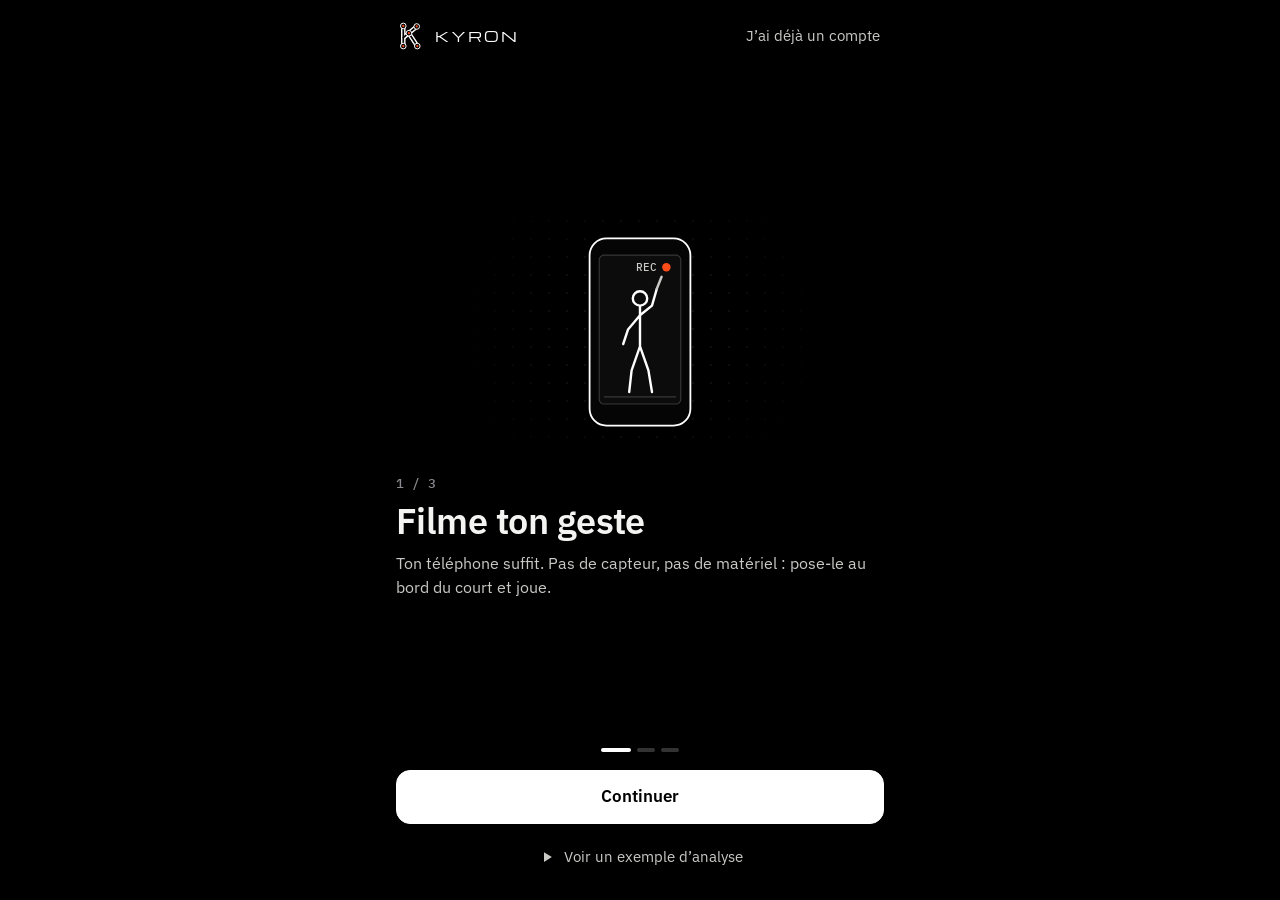
==== commit c4b9d447: "KYRON v3 : comptes Supabase et refonte mobile Comptes (Supabase en ligne, repli local), séances et v" ====
--- a/app/index.html
+++ b/app/index.html
@@ -8,8 +8,9 @@
 <meta name="claude:viewport-fit-sides" content="cover">
 <link rel="preconnect" href="https://fonts.googleapis.com">
 <link rel="preconnect" href="https://fonts.gstatic.com" crossorigin>
-<link rel="stylesheet" href="https://fonts.googleapis.com/css2?family=Michroma&family=IBM+Plex+Sans:wght@400;500;600&family=IBM+Plex+Mono:wght@400;500&display=swap">
+<link rel="stylesheet" href="https://fonts.googleapis.com/css2?family=Michroma&family=IBM+Plex+Sans:wght@400;500;600;700&family=IBM+Plex+Mono:wght@400;500&display=swap">
 <link rel="stylesheet" href="./ui/kyron.css">
+<link rel="stylesheet" href="./ui/screens.css">
 </head>
 <body>
 <svg width="0" height="0" style="position:absolute" aria-hidden="true"><defs>
@@ -29,81 +30,80 @@
   </div>
 </div>
 
-<header class="top">
+<header class="top" id="top">
   <div class="wrap">
-    <a class="brand" href="#seance" aria-label="KYRON, accueil"><svg aria-hidden="true" style="color:#fff"><use href="#m1"/></svg><b>KYRON</b><span>Lab · v1</span></a>
-    <nav class="tabs" aria-label="Sections">
-      <a href="#seance" data-r="seance"><svg viewBox="0 0 20 20" fill="none" stroke="currentColor" stroke-width="1.4"><rect x="2.5" y="4.5" width="15" height="11"/><circle cx="10" cy="10" r="2.6"/></svg>Séance</a>
-      <a href="#optimiseur" data-r="optimiseur"><svg viewBox="0 0 20 20" fill="none" stroke="currentColor" stroke-width="1.4"><circle cx="5" cy="14" r="1.2"/><circle cx="9" cy="9" r="1.2"/><circle cx="14" cy="11" r="1.2"/><circle cx="15" cy="5" r="1.2"/><path d="M3 17h14M3 3v14"/></svg>Optimiseur<i class="dot"></i></a>
-      <a href="#materiel" data-r="materiel"><svg viewBox="0 0 20 20" fill="none" stroke="currentColor" stroke-width="1.4"><ellipse cx="11.5" cy="7" rx="4.5" ry="5"/><path d="M8.6 10.8 3.5 17"/></svg>Matériel</a>
-      <a href="#balle" data-r="balle"><svg viewBox="0 0 20 20" fill="none" stroke="currentColor" stroke-width="1.4"><path d="M2 15c4-11 9-11 16 0" stroke-dasharray="2 2"/><circle cx="16" cy="14" r="1.8"/><path d="M2 17h16"/></svg>Balle</a>
-      <a href="#progression" data-r="progression"><svg viewBox="0 0 20 20" fill="none" stroke="currentColor" stroke-width="1.4"><path d="M3 15l4-4 3 3 6-7"/><path d="M3 17h14"/></svg>Progrès</a>
-      <a href="#match" data-r="match"><svg viewBox="0 0 20 20" fill="none" stroke="currentColor" stroke-width="1.4"><rect x="4" y="2.5" width="12" height="15"/><path d="M4 10h12M7 2.5v15M13 2.5v15"/></svg>Match</a>
-      <a href="#coach" data-r="coach"><svg viewBox="0 0 20 20" fill="none" stroke="currentColor" stroke-width="1.4"><path d="M3 4h14v9H9l-4 3v-3H3z"/></svg>Coach</a>
-      <a href="#eleves" data-r="eleves"><svg viewBox="0 0 20 20" fill="none" stroke="currentColor" stroke-width="1.4"><circle cx="7" cy="7" r="2.6"/><circle cx="14" cy="8" r="2"/><path d="M2.5 16c.6-3 2.4-4.5 4.5-4.5s3.9 1.5 4.5 4.5M12 12.5c2.3-.6 4.6.6 5.5 3.5"/></svg>Élèves</a>
+    <a class="icon-btn back-btn" id="backBtn" href="#accueil" hidden aria-label="Retour"><svg viewBox="0 0 24 24" fill="none" stroke="currentColor" stroke-width="1.6" stroke-linecap="round" stroke-linejoin="round" aria-hidden="true"><path d="M15 5l-7 7 7 7"/></svg></a>
+    <a class="brand" href="#accueil" aria-label="KYRON, accueil"><svg aria-hidden="true" style="color:#fff"><use href="#m1"/></svg><b>KYRON</b></a>
+    <span class="top-title" id="topTitle"></span>
+    <nav class="tabs" id="tabs" aria-label="Navigation principale">
+      <a href="#accueil" data-r="accueil" class="t-home"><svg viewBox="0 0 24 24" fill="none" stroke="currentColor" stroke-width="1.6" stroke-linecap="round" stroke-linejoin="round" aria-hidden="true"><path d="M3.5 10.5 12 4l8.5 6.5V20h-6v-5.5h-5V20h-6z"/></svg><span>Accueil</span></a>
+      <a href="#progres" data-r="progres" class="t-prog"><svg viewBox="0 0 24 24" fill="none" stroke="currentColor" stroke-width="1.6" stroke-linecap="round" stroke-linejoin="round" aria-hidden="true"><path d="M4 19h16"/><path d="M5 15l4.5-4.5 3.5 3 6-6.5"/><circle cx="19" cy="7" r="1.3"/></svg><span>Progrès</span></a>
+      <a href="#analyser" data-r="analyser" class="t-cta"><i class="cta-dot"><svg viewBox="0 0 24 24" fill="none" stroke="currentColor" stroke-width="1.8" stroke-linecap="round" stroke-linejoin="round" aria-hidden="true"><path d="M4 8V5.5A1.5 1.5 0 0 1 5.5 4H8M16 4h2.5A1.5 1.5 0 0 1 20 5.5V8M20 16v2.5a1.5 1.5 0 0 1-1.5 1.5H16M8 20H5.5A1.5 1.5 0 0 1 4 18.5V16"/><circle cx="12" cy="12" r="3.2"/></svg></i><span>Analyser</span></a>
+      <a href="#labo" data-r="labo" class="t-lab"><svg viewBox="0 0 24 24" fill="none" stroke="currentColor" stroke-width="1.6" stroke-linecap="round" stroke-linejoin="round" aria-hidden="true"><path d="M9.5 3.5h5M10.5 3.5v5.2L5 18.3A1.5 1.5 0 0 0 6.3 20.5h11.4a1.5 1.5 0 0 0 1.3-2.2l-5.5-9.6V3.5"/><path d="M7.5 14.5h9"/></svg><span>Labo</span><i class="dot"></i></a>
+      <a href="#profil" data-r="profil" class="t-prof"><svg viewBox="0 0 24 24" fill="none" stroke="currentColor" stroke-width="1.6" stroke-linecap="round" stroke-linejoin="round" aria-hidden="true"><circle cx="12" cy="8.5" r="3.6"/><path d="M4.5 20c1.2-3.8 4-5.6 7.5-5.6s6.3 1.8 7.5 5.6"/></svg><span>Profil</span></a>
     </nav>
     <div class="right">
-      <div class="seg" role="group" aria-label="Niveau de détail" id="modeSeg"><button data-m="simple" aria-pressed="true">Simple</button><button data-m="adv" aria-pressed="false">Avancé</button></div>
-      <a class="info-btn" href="#apropos" aria-label="À propos des mesures" title="À propos des mesures"><svg viewBox="0 0 20 20" fill="none" stroke="currentColor" stroke-width="1.4"><circle cx="10" cy="10" r="7.5"/><path d="M10 9v5M10 6.2v.1"/></svg></a>
-      <button class="prof-btn" id="profBtn" aria-expanded="false" aria-controls="profPop" aria-label="Profil joueur"><i></i><span id="profSum">Profil</span></button>
-    </div>
-  </div>
-  <div class="prof-pop" id="profPop" hidden>
-    <h3>Profil joueur</h3>
-    <p class="note">Ces valeurs alimentent tous les calculs : échelle métrique, main de frappe, dispersion des simulations.</p>
-    <div class="field"><label for="pfH">Taille (cm)</label><input type="number" id="pfH" min="120" max="230" step="1"></div>
-    <div class="field"><label for="pfW">Poids (kg)</label><input type="number" id="pfW" min="30" max="160" step="1"></div>
-    <div class="field"><label for="pfHand">Main de frappe</label><select id="pfHand"><option value="right">Droitier</option><option value="left">Gaucher</option></select></div>
-    <div class="field"><label for="pfLvl">Niveau</label><select id="pfLvl"><option value="loisir">Loisir</option><option value="club">Club</option><option value="competition">Compétition</option><option value="pro">Pro / espoir</option></select></div>
-    <button class="btn sm solid" id="profOk">Valider</button>
+      <button class="mode-tog" id="modeTog" type="button" role="switch" aria-checked="false" title="Mode expert : toutes les données, courbes et valeurs brutes"><span>Expert</span><i aria-hidden="true"></i></button>
+      <a class="avatar" href="#profil" id="avatar" aria-label="Ton profil">·</a>
+    </div>
   </div>
 </header>
 
+<!-- ============ BIENVENUE (premier lancement, déconnecté) ============ -->
+<main class="view onb" id="v-bienvenue" data-view="bienvenue" hidden><div id="onbRoot"></div></main>
+
+<!-- ============ ACCUEIL ============ -->
+<main class="view wrap narrow" id="v-accueil" data-view="accueil" hidden><div id="homeRoot"></div></main>
+
+<!-- ============ ANALYSER ============ -->
+<main class="view wrap narrow" id="v-analyser" data-view="analyser" hidden><div id="anaRoot"></div></main>
+
+<!-- ============ LABO ============ -->
+<main class="view wrap narrow" id="v-labo" data-view="labo" hidden><div id="labRoot"></div></main>
+
+<!-- ============ PROFIL ============ -->
+<main class="view wrap narrow" id="v-profil" data-view="profil" hidden><div id="profRoot"></div></main>
+
 <!-- ============ SÉANCE ============ -->
-<main class="view wrap" id="v-seance" data-view="seance" hidden>
-  <div class="vhead">
-    <div>
-      <div class="tag" id="srcTag">Séance · démo</div>
-      <h1 id="seanceTitle">Analyse de séance</h1>
-    </div>
-    <div class="acts">
-      <label class="btn solid" id="fileLbl">Importer une vidéo<input type="file" id="fileA" accept="video/*" aria-label="Importer une vidéo"></label>
-      <label class="btn" id="fileLbl2" title="Deux vues du même geste : synchronisation puis fusion 3D">2 caméras<input type="file" id="fileAB" accept="video/*" multiple aria-label="Importer deux vidéos"></label>
-      <button class="btn" id="demoBtn">Démo</button>
-      <button class="btn" id="cancelBtn" hidden>Annuler</button>
-      <button class="btn" id="exportBtn" hidden>Exporter le rapport</button>
-    </div>
-  </div>
-  <div class="status" id="status"><span class="msg" id="statusMsg">Chargement…</span><span class="bar" id="statusBar" hidden><i></i></span></div>
-  <div class="hscroll" id="strokes" role="group" aria-label="Frappes détectées" style="margin-bottom:14px"></div>
-
-  <div class="seance">
-    <div class="stack">
-      <section class="panel o1" aria-label="Lecture vidéo et squelette">
-        <div class="scene" id="scene">
-          <video id="vidA" playsinline muted preload="auto" hidden></video>
-          <canvas class="ov" id="ov" aria-label="Squelette superposé et traînée de raquette"></canvas>
-          <div class="pip" id="pip" hidden><span>CAM B</span><video id="vidB" playsinline muted preload="auto"></video></div>
-          <div class="sweep"></div>
-          <i class="aim a"></i><i class="aim b"></i><i class="aim c"></i><i class="aim d"></i>
-          <div class="hud tl"><div id="hudSrc">SRC <b>DÉMO</b></div><div id="hudT">T <b>0,000 s</b></div></div>
-          <div class="hud tr"><div>PHASE <b class="ph" id="hudPh">—</b></div><div id="hudFps"></div></div>
-          <div class="hud bl"><div id="hudA1"></div><div id="hudA2"></div></div>
-          <div class="hud br"><div id="hudA3"></div><div id="hudA4"></div></div>
-        </div>
-        <div class="transport">
-          <button class="ibtn" id="play" aria-label="Lecture"><svg viewBox="0 0 14 14"><path d="M3 1.5v11l9-5.5z" fill="currentColor"/></svg></button>
-          <button class="ibtn" id="prev" aria-label="Image précédente"><svg viewBox="0 0 14 14" fill="none" stroke="currentColor" stroke-width="1.5"><path d="M9 2 4 7l5 5"/></svg></button>
-          <button class="ibtn" id="next" aria-label="Image suivante"><svg viewBox="0 0 14 14" fill="none" stroke="currentColor" stroke-width="1.5"><path d="m5 2 5 5-5 5"/></svg></button>
-          <button class="ibtn wide" id="toImpact">Impact</button>
-          <button class="ibtn wide" id="annBtn" aria-pressed="false" title="Dessiner sur l'image et ajouter des notes">Annoter</button>
-          <button class="ibtn wide adv-only" id="ghostBtn" aria-pressed="false" disabled>Montrer le geste optimal</button>
-          <span class="sp"></span>
-          <div class="seg" role="group" aria-label="Vitesse de lecture" id="speedSeg"><button data-sp="0.1">×0,1</button><button data-sp="0.25" aria-pressed="true">×0,25</button><button data-sp="1">×1</button></div>
-        </div>
-        <div class="tlwrap"><canvas class="tl" id="tl" aria-label="Frise des phases, glisse pour te déplacer"></canvas></div>
-        <p class="ghost-info" id="ghostInfo" hidden></p>
-      </section>
+<main class="view wrap" id="v-seance" data-view="resultats" hidden>
+  <div class="ex-banner" id="rxDemo" hidden><b>Exemple</b><span>Ce n’est pas ton geste : ce sont des frappes de synthèse pour te montrer ce que KYRON mesure.</span><a class="btn sm solid" href="#analyser">Analyser mon geste</a></div>
+  <div class="page-head rx-head">
+    <div><div class="eyebrow" id="rxMeta">Analyse</div><h1 class="h1" id="rxTitle">Ton analyse</h1></div>
+    <div class="acts"><button class="btn sm" id="exportBtn" hidden>Exporter le rapport</button></div>
+  </div>
+  <div class="hscroll" id="strokes" role="group" aria-label="Frappes détectées" hidden></div>
+  <div class="rx">
+      <section class="panel o1 rx-video" aria-label="Lecture vidéo et squelette">
+      <div class="scene" id="scene">
+        <video id="vidA" playsinline muted preload="auto" hidden></video>
+        <canvas class="ov" id="ov" aria-label="Squelette superposé et traînée de raquette"></canvas>
+        <div class="pip" id="pip" hidden><span>CAM B</span><video id="vidB" playsinline muted preload="auto"></video></div>
+        <div class="sweep"></div>
+        <i class="aim a"></i><i class="aim b"></i><i class="aim c"></i><i class="aim d"></i>
+        <div class="hud tl"><div id="hudSrc">SRC <b>DÉMO</b></div><div id="hudT">T <b>0,000 s</b></div></div>
+        <div class="hud tr"><div>PHASE <b class="ph" id="hudPh">—</b></div><div id="hudFps"></div></div>
+        <div class="hud bl"><div id="hudA1"></div><div id="hudA2"></div></div>
+        <div class="hud br"><div id="hudA3"></div><div id="hudA4"></div></div>
+      </div>
+      <div class="transport">
+        <button class="ibtn" id="play" aria-label="Lecture"><svg viewBox="0 0 14 14"><path d="M3 1.5v11l9-5.5z" fill="currentColor"/></svg></button>
+        <button class="ibtn" id="prev" aria-label="Image précédente"><svg viewBox="0 0 14 14" fill="none" stroke="currentColor" stroke-width="1.5"><path d="M9 2 4 7l5 5"/></svg></button>
+        <button class="ibtn" id="next" aria-label="Image suivante"><svg viewBox="0 0 14 14" fill="none" stroke="currentColor" stroke-width="1.5"><path d="m5 2 5 5-5 5"/></svg></button>
+        <button class="ibtn wide" id="toImpact">Impact</button>
+        <button class="ibtn wide" id="annBtn" aria-pressed="false" title="Dessiner sur l'image et ajouter des notes">Annoter</button>
+        <button class="ibtn wide adv-only" id="ghostBtn" aria-pressed="false" disabled>Montrer le geste optimal</button>
+        <span class="sp"></span>
+        <div class="seg" role="group" aria-label="Vitesse de lecture" id="speedSeg"><button data-sp="0.1">×0,1</button><button data-sp="0.25" aria-pressed="true">×0,25</button><button data-sp="1">×1</button></div>
+      </div>
+      <div class="tlwrap"><canvas class="tl" id="tl" aria-label="Frise des phases, glisse pour te déplacer"></canvas></div>
+      <p class="ghost-info" id="ghostInfo" hidden></p>
+    </section>
+    <div class="rx-sum" id="rxSum"></div>
+  </div>
+  <div class="status" id="status"><span class="msg" id="statusMsg"></span><span class="bar" id="statusBar" hidden><i></i></span></div>
+  <button class="more-btn" id="rxMore" type="button" aria-expanded="false" aria-controls="rxFull"><span>Voir l’analyse complète</span><small>Chaîne cinétique, charges, raquette, courbes, 3D…</small></button>
+  <div class="seance" id="rxFull">
+    <div class="stack">
 
       <section class="panel simple-only o3">
         <div class="ph"><h2><i>01</i>Les 3 corrections prioritaires</h2><span class="lbl" id="fixLbl"></span></div>
@@ -188,24 +188,25 @@
 </main>
 
 <!-- ============ OPTIMISEUR ============ -->
-<main class="view wrap" id="v-optimiseur" data-view="optimiseur" hidden>
-  <div class="vhead">
-    <div>
-      <div class="tag"><span>Simulation massive · <span id="oSrc">—</span></span></div>
-      <h1>Des millions de gestes testés pour trouver le tien</h1>
-      <p>Le moteur fait varier ta flexion, ta torsion, ton extension, ton timing, l'angle de face et ton matériel, rejoue chaque balle dans l'air et ne garde que les combinaisons sûres pour ton corps.</p>
-    </div>
-    <div class="acts">
-      <div class="seg" role="group" aria-label="Objectif" id="goalSeg"><button data-g="balanced" aria-pressed="true">Équilibré</button><button data-g="speed">Vitesse</button><button data-g="spin">Effet</button><button data-g="safety">Sécurité</button></div>
-      <button class="btn" id="optRun">Relancer</button>
-      <button class="btn solid" id="optMax">Lancer en max · 50 M</button>
-    </div>
+<main class="view wrap" id="v-optimiseur" data-view="geste" hidden>
+  <div class="page-head">
+    <div><div class="eyebrow">Labo · simulateur physique <span class="mono" id="oSrc"></span></div><h1 class="h1 disp">Ton geste idéal</h1>
+    <p class="lead">KYRON cherche, à partir de ta vidéo, la version de ton geste qui va le plus vite et le plus loin sans abîmer ton corps.</p></div>
+  </div>
+  <ol class="how3" id="gHow">
+    <li class="rv"><i class="mono">1</i><div><b>On part de ton geste filmé</b><p>Tes angles, ton timing et ta vitesse mesurés sur ta vidéo.</p></div></li>
+    <li class="rv"><i class="mono">2</i><div><b>On le rejoue des millions de fois</b><p>Dans un simulateur physique (corps, raquette, balle, air), en faisant varier ta flexion, ta rotation, ton timing…</p></div></li>
+    <li class="rv"><i class="mono">3</i><div><b>On garde le meilleur, sans risque</b><p>Seules les variantes sûres pour tes articulations restent. On te montre les 2 ou 3 changements qui rapportent le plus.</p></div></li>
+  </ol>
+  <div id="gEmpty" class="empty-card" hidden></div>
+  <div class="goal-row"><span class="lbl">Ton objectif</span>
+    <div class="chips" role="group" aria-label="Objectif" id="goalSeg"><button data-g="balanced" aria-pressed="true">Équilibré</button><button data-g="speed">Plus de vitesse</button><button data-g="spin">Plus d’effet</button><button data-g="safety">Protéger mon corps</button></div>
   </div>
   <div class="opt-top" id="optTop">
     <div class="counter"><div class="dotbg"></div>
-      <div class="lbl" id="oState">En attente d'une analyse</div>
-      <div class="n" id="oTrials">0<small>essais</small></div>
-      <div class="sub"><span><b id="oRate">—</b> essais/s</span><span><b id="oCores">—</b> cœurs</span><span><b id="oTime">0,0 s</b></span><span>budget <b id="oBudget">—</b></span></div>
+      <div class="lbl" id="oState">En attente d'une analyse</div><div class="counter-cap">variantes de ton geste testées dans le simulateur</div>
+      <div class="n" id="oTrials">0<small>variantes</small></div>
+      <div class="sub"><span><b id="oRate">—</b> variantes / s</span><span><b id="oCores">—</b> processeurs</span><span><b id="oTime">0,0 s</b></span><span class="adv-inline">objectif <b id="oBudget">—</b></span></div>
       <div class="cores" id="oCoreGrid"></div>
       <div class="pbar"><i id="oBar"></i></div>
     </div>
@@ -215,6 +216,10 @@
       <p class="msg" id="oMsg">L'optimisation démarre toute seule dès qu'une analyse est terminée.</p>
     </div>
   </div>
+  <section id="gResult" class="g-result"></section>
+  <button class="more-btn" id="gMore" type="button" aria-expanded="false" aria-controls="gFull"><span>Voir le détail de la simulation</span><small>Nuage des variantes, sensibilité, réglages, matériel</small></button>
+  <div id="gFull">
+  <div class="g-acts"><button class="btn sm" id="optRun">Relancer</button><button class="btn sm" id="optMax">Recherche approfondie · 50 M</button></div>
   <div class="opt-main">
     <div class="stack">
       <section class="panel">
@@ -241,6 +246,7 @@
         <canvas class="small" id="optTrace" style="height:140px"></canvas>
       </section>
     </div>
+  </div>
   </div>
 </main>
 
@@ -306,13 +312,17 @@
 </main>
 
 <!-- ============ PROGRESSION ============ -->
-<main class="view wrap" id="v-progression" data-view="progression" hidden>
-  <div class="vhead">
-    <div><div class="tag">Historique</div><h1>Ta progression, séance après séance</h1></div>
+<main class="view wrap" id="v-progression" data-view="progres" hidden>
+  <div class="page-head">
+    <div><div class="eyebrow">Historique</div><h1 class="h1 disp">Progrès</h1></div>
     <div class="acts"><div class="seg" role="group" aria-label="Coup" id="pStroke"><button data-s="serve" aria-pressed="true">Service</button><button data-s="forehand">Coup droit</button><button data-s="backhand">Revers</button></div></div>
   </div>
   <div id="pBanner"></div>
+  <section class="sess-sec"><div class="sec-h"><h2>Tes séances</h2><span class="lbl" id="pSessN"></span></div><div class="sess-list" id="pSess"></div></section>
+  <div class="sec-h"><h2>Tes mesures</h2></div>
   <div class="metrics-grid" id="pCards"></div>
+  <button class="more-btn" id="pMore" type="button" aria-expanded="false" aria-controls="pFull"><span>Voir le détail</span><small>Toutes les mesures, charge d’entraînement, programme</small></button>
+  <div id="pFull">
   <div class="grid g2" style="margin-top:16px">
     <section class="panel"><div class="ph"><h2><i>02</i>Exercices</h2><span class="lbl">validés automatiquement par la mesure</span></div><div class="exlist" id="pEx"></div></section>
     <section class="panel"><div class="ph"><h2><i>03</i>Séances</h2><button class="btn sm" id="pClear" hidden>Effacer l'historique</button></div><div class="scroll"><table class="t" id="pTable"><thead><tr><th>Date</th><th>Source</th><th class="n">Frappes</th><th class="n">Score</th><th class="n">Raquette</th></tr></thead><tbody></tbody></table></div></section>
@@ -330,6 +340,7 @@
     <div class="pb tts"><p id="ttsTxt" class="tts-txt"></p>
       <div class="acts"><button class="btn sm solid" id="ttsSay">Écouter</button><button class="btn sm" id="ttsStop" hidden>Stop</button><button class="btn sm" id="ttsAuto" aria-pressed="false">Lire à chaque frappe</button></div>
       <p class="note" id="ttsMsg"></p><p class="note">En mode « Lire à chaque frappe », chaque frappe choisie en Séance est résumée à voix haute : idéal entre deux balles, téléphone posé au bord du court. Le texte reste affiché ici.</p></div></section>
+  </div>
 </main>
 
 <!-- ============ COACH ============ -->
--- a/app/ui/screens.css
+++ b/app/ui/screens.css
@@ -0,0 +1,579 @@
+/* KYRON v3 · couche « produit » : lisibilité (Plex Sans, casse normale), mobile d'abord, écrans guidés.
+   Noir / blanc / gris ; orange uniquement sur articulations, points d'attention et LE chiffre important. */
+:root {
+  --r: 14px; --r-s: 10px; --r-xs: 8px;
+  --card: #0B0B0C; --card2: #121214; --line: rgba(255,255,255,.1); --line2: rgba(255,255,255,.18);
+  --navH: 64px; --ease: cubic-bezier(.2,.7,.2,1);
+  --sat: env(safe-area-inset-top, 0px); --sab: env(safe-area-inset-bottom, 0px);
+}
+body { font-size: 16px; line-height: 1.5; letter-spacing: 0; }
+.sr { position: absolute; width: 1px; height: 1px; overflow: hidden; clip: rect(0 0 0 0); white-space: nowrap; }
+.muted { color: var(--mute); }
+.h1 { font-family: var(--f-body); font-weight: 600; font-size: clamp(26px, 6.4vw, 34px); line-height: 1.15; letter-spacing: -.015em; margin: 6px 0 0; text-wrap: balance; }
+.h1.disp, .disp-h { font-family: var(--f-disp); font-weight: 400; letter-spacing: .01em; font-size: clamp(22px, 5.6vw, 30px); }
+.lead { color: var(--ink2); font-size: 16px; margin: 10px 0 0; max-width: 60ch; }
+.eyebrow { font-size: 13px; color: var(--mute); font-weight: 500; display: flex; gap: 8px; align-items: center; flex-wrap: wrap; }
+.eyebrow::first-letter { text-transform: uppercase; }
+.wrap.narrow { max-width: 760px; }
+.page-head { display: flex; align-items: flex-end; justify-content: space-between; gap: 14px 24px; flex-wrap: wrap; margin: 4px 0 22px; }
+.page-head .acts { display: flex; gap: 8px; flex-wrap: wrap; }
+.sec-h { display: flex; align-items: baseline; justify-content: space-between; gap: 12px; margin: 28px 0 12px; }
+.sec-h h2, .rx-sec h3, .g-h, .card-h h2 { font-family: var(--f-body); font-weight: 600; font-size: 18px; letter-spacing: -.005em; margin: 0; color: #fff; }
+.lnk { color: var(--ink2); font-size: 14px; text-decoration: none; border-bottom: 1px solid var(--line2); padding: 6px 0; }
+.lnk:hover { color: #fff; }
+
+/* ---------- Lisibilité de l'existant : casse normale, sans espacement large ---------- */
+.lbl, .tag, .panel > .ph h2, table.t th, .chip b, legend, .kpi .badge, .src, .banner b, .ask b, .advice b, .ghost-info b, .m .who, .exlist .st, .live, .seg button, .btn, .ibtn.wide, .prof-btn, .legend, .kpi .d, .gaps span, .sens-r small, .rec .m, .st-it span, .fix .gain, .ex .meta { letter-spacing: 0 !important; text-transform: none !important; }
+.lbl { font-family: var(--f-body); font-size: 13px; }
+.tag { font-family: var(--f-body); font-size: 13px; font-weight: 500; }
+.tag::before { display: none; }
+.panel { border-radius: var(--r); background: var(--card); border-color: var(--line); overflow: hidden; }
+.panel > .ph { padding: 14px 16px; }
+.panel > .ph h2 { font-family: var(--f-body); font-weight: 600; font-size: 15.5px; color: #fff; }
+.panel > .ph h2 i { font-family: var(--f-mono); font-size: 12px; }
+.vhead h1 { font-family: var(--f-body); font-weight: 600; font-size: clamp(24px, 3vw, 32px); letter-spacing: -.015em; }
+.vhead { margin-top: 4px; }
+table.t th { font-family: var(--f-body); font-size: 12.5px; font-weight: 500; }
+table.t { font-size: 14px; }
+legend { font-family: var(--f-body); font-size: 14px; font-weight: 600; }
+.kpi .badge, .src { font-family: var(--f-body); font-size: 11px; border-radius: 99px; padding: 2px 8px; }
+.kpi .lbl { display: flex; align-items: center; gap: 4px; }
+.kpi .d, .legend, .gaps span, .fix .gain, .ex .meta, .sens-r small { font-family: var(--f-body); font-size: 12.5px; }
+.chip { border-radius: var(--r-s); font-family: var(--f-body); font-size: 13px; padding: 10px 14px; min-height: 52px; min-width: 132px; }
+.chip b { font-family: var(--f-body); font-size: 14px; font-weight: 600; }
+.chip .mono { font-family: var(--f-mono); }
+.status { border-radius: var(--r-s); font-family: var(--f-body); font-size: 13px; color: var(--mute); background: transparent; border-color: var(--line); margin: 14px 0 0; }
+.status:has(.msg:empty) { display: none; }
+.banner b, .ask b, .advice b, .ghost-info b { font-family: var(--f-body); font-size: 13px; font-weight: 600; }
+.ask { border-radius: var(--r-s); }
+.exlist .st { font-family: var(--f-body); font-size: 12px; }
+.m .who { font-family: var(--f-body); font-size: 12px; }
+
+/* Boutons */
+.btn { font-family: var(--f-body); font-size: 15px; font-weight: 500; min-height: 44px; padding: 10px 18px; border-radius: var(--r-s); border-color: var(--line2); gap: 8px; }
+.btn.sm { font-size: 14px; min-height: 40px; padding: 8px 14px; }
+.btn.big { min-height: 54px; font-size: 16.5px; font-weight: 600; padding: 14px 22px; border-radius: 14px; }
+.btn svg { width: 20px; height: 20px; flex: none; }
+.btn.solid:hover { background: #E8E8E6; color: #000; }
+.btn.loading { pointer-events: none; color: transparent !important; }
+.btn.loading::before { content: ""; position: absolute; width: 18px; height: 18px; border-radius: 50%; border: 2px solid rgba(0,0,0,.2); border-top-color: #000; animation: spin .7s linear infinite; }
+.btn:not(.solid).loading::before { border-color: rgba(255,255,255,.2); border-top-color: #fff; }
+@keyframes spin { to { transform: rotate(360deg); } }
+.btn.danger-btn { border-color: var(--acc); color: var(--acc); }
+.seg { border-radius: var(--r-s); overflow: hidden; }
+.seg button { font-family: var(--f-body); font-size: 14px; min-height: 40px; padding: 8px 14px; }
+.ibtn { width: 44px; height: 44px; border-radius: var(--r-xs); }
+.ibtn.wide { font-family: var(--f-body); font-size: 14px; padding: 0 14px; }
+.icon-btn { width: 44px; height: 44px; display: inline-grid; place-items: center; border: 0; background: transparent; color: #fff; border-radius: 50%; flex: none; text-decoration: none; padding: 0; }
+.icon-btn:hover { background: rgba(255,255,255,.08); }
+.icon-btn svg { width: 22px; height: 22px; }
+.link-btn { background: none; border: 0; color: var(--ink2); font-size: 15px; padding: 12px 4px; min-height: 44px; display: inline-flex; align-items: center; gap: 8px; text-decoration: none; }
+.link-btn:hover { color: #fff; }
+.link-btn svg { width: 18px; height: 18px; }
+.link-btn u { text-decoration-color: var(--rule3); text-underline-offset: 3px; }
+
+/* Bouton « ? » du glossaire */
+.q { display: inline-grid; place-items: center; width: 20px; height: 20px; margin-left: 6px; border-radius: 50%; border: 1px solid var(--line2); background: transparent; color: var(--mute); font: 600 11.5px/1 var(--f-body); padding: 0; vertical-align: 2px; position: relative; flex: none; }
+.q::after { content: ""; position: absolute; inset: -12px; }
+.q:hover, .q:focus-visible { color: #fff; border-color: #fff; }
+
+/* ---------- En-tête et navigation ---------- */
+.top { background: rgba(0,0,0,.82); border-bottom-color: var(--line); }
+.top .wrap { gap: 12px; }
+.brand b { font-size: 14px; }
+.back-btn { margin-left: -10px; }
+.top-title { display: none; font-weight: 600; font-size: 16px; white-space: nowrap; overflow: hidden; text-overflow: ellipsis; min-width: 0; }
+.mode-tog { display: inline-flex; align-items: center; gap: 8px; background: transparent; border: 1px solid var(--line2); border-radius: 99px; padding: 0 6px 0 12px; height: 36px; font-size: 13.5px; color: var(--ink2); }
+.mode-tog i { width: 30px; height: 18px; border-radius: 99px; background: rgba(255,255,255,.14); position: relative; transition: background .2s; }
+.mode-tog i::after { content: ""; position: absolute; left: 2px; top: 2px; width: 14px; height: 14px; border-radius: 50%; background: #8B8B8F; transition: transform .22s var(--ease), background .2s; }
+.mode-tog[aria-checked="true"] { color: #fff; border-color: rgba(255,255,255,.4); }
+.mode-tog[aria-checked="true"] i { background: #fff; }
+.mode-tog[aria-checked="true"] i::after { transform: translateX(12px); background: #000; }
+.mode-tog::before { content: ""; position: absolute; inset: -4px; }
+.mode-tog { position: relative; }
+.avatar { width: 36px; height: 36px; border-radius: 50%; border: 1px solid var(--line2); display: grid; place-items: center; color: #fff; text-decoration: none; font-weight: 600; font-size: 15px; flex: none; background: #0d0d0e; }
+.avatar.big { width: 64px; height: 64px; font-size: 26px; font-family: var(--f-disp); font-weight: 400; }
+.tabs a { font-family: var(--f-body); font-size: 14.5px; font-weight: 500; letter-spacing: 0; text-transform: none; }
+.tabs a .cta-dot { display: none; }
+.tabs .t-lab { display: none; }
+body.adv .tabs .t-lab { display: flex; }
+.tabs .t-home { order: 1; } .tabs .t-cta { order: 2; } .tabs .t-prog { order: 3; } .tabs .t-lab { order: 4; } .tabs .t-prof { order: 5; }
+body.adv .tabs .t-prog { order: 2; } body.adv .tabs .t-cta { order: 3; }
+body.guest .tabs, body.guest .mode-tog, body.guest .avatar { display: none !important; }
+body.bare .top { display: none; }
+body.bare { padding-bottom: 0 !important; }
+@media (min-width: 821px) {
+  .tabs { justify-content: center; gap: 4px; }
+  .tabs a { padding: 18px 12px; }
+  .tabs a.t-cta { margin: 0 8px; padding: 0 18px; height: 40px; align-self: center; background: #fff; color: #000; border-radius: 99px; font-weight: 600; }
+  .tabs a.t-cta[aria-current="page"]::after { display: none; }
+  .tabs a.t-cta:hover { background: #E8E8E6; color: #000; }
+}
+@media (max-width: 820px) {
+  :root { --topH: 56px; }
+  .top .wrap { gap: 6px; }
+  body.sub .brand { display: none; }
+  body.sub .top-title { display: block; flex: 1; }
+  body:not(.sub) .brand { flex: 1; }
+  .tabs { display: grid; grid-auto-flow: column; grid-auto-columns: 1fr; overflow: visible; height: calc(var(--navH) + var(--sab)); padding: 0 max(6px, env(safe-area-inset-left, 0px)) var(--sab) max(6px, env(safe-area-inset-right, 0px)); background: rgba(6,6,7,.94); border-top: 1px solid var(--line); }
+  .tabs a { min-width: 0; padding: 8px 2px 6px; font-size: 11.5px; font-weight: 500; gap: 4px; color: var(--mute); }
+  .tabs a svg { width: 24px; height: 24px; }
+  .tabs a[aria-current="page"] { color: #fff; }
+  .tabs a[aria-current="page"]::after { left: 34%; right: 34%; top: 0; height: 2px; border-radius: 2px; }
+  .tabs a.t-cta { color: #fff; }
+  .tabs a.t-cta > svg { display: none; }
+  .tabs a.t-cta .cta-dot { display: grid; place-items: center; width: 50px; height: 50px; border-radius: 50%; background: #fff; color: #000; margin-top: -22px; box-shadow: 0 0 0 5px #000, 0 6px 24px rgba(255,255,255,.12); transition: transform .2s var(--ease); }
+  .tabs a.t-cta .cta-dot svg { width: 24px; height: 24px; display: block; }
+  .tabs a.t-cta:active .cta-dot { transform: scale(.94); }
+  .tabs a.t-cta[aria-current="page"]::after { display: none; }
+  .tabs a .dot { top: 8px; right: 30%; }
+  body { padding-bottom: calc(var(--navH) + var(--sab) + 8px); }
+  .mode-tog { padding: 0 5px 0 10px; height: 34px; font-size: 13px; }
+}
+@media (max-width: 360px) { .mode-tog span { display: none; } .mode-tog { padding: 0 5px; } }
+
+/* ---------- Transitions et révélations ---------- */
+main.view { padding-block: 18px 48px; }
+main.view.enter { animation: viewIn .26s var(--ease) both; }
+@keyframes viewIn { from { opacity: 0; transform: translateY(10px); } to { opacity: 1; transform: none; } }
+.rv.in { animation: rvIn .5s var(--ease) both; animation-delay: calc(var(--i, 0) * 55ms); }
+@keyframes rvIn { from { opacity: 0; transform: translateY(12px); } to { opacity: 1; transform: none; } }
+
+/* ---------- Feuille du bas, toast ---------- */
+.sheet { position: fixed; inset: 0; z-index: 90; }
+.sheet-bg { position: absolute; inset: 0; background: rgba(0,0,0,.6); opacity: 0; transition: opacity .22s; backdrop-filter: blur(2px); -webkit-backdrop-filter: blur(2px); }
+.sheet-card { position: absolute; left: 0; right: 0; bottom: 0; max-height: 86vh; overflow: auto; background: #0E0E10; border: 1px solid var(--line2); border-bottom: 0; border-radius: 20px 20px 0 0; padding: 8px 20px calc(24px + var(--sab)); transform: translateY(100%); transition: transform .26s var(--ease); max-width: 640px; margin: 0 auto; }
+.sheet.on .sheet-bg { opacity: 1; }
+.sheet.on .sheet-card { transform: none; }
+.sheet-grip { display: block; width: 40px; height: 4px; border-radius: 4px; background: rgba(255,255,255,.25); margin: 4px auto 6px; }
+.sheet-h { display: flex; align-items: center; justify-content: space-between; gap: 10px; }
+.sheet-h h3 { margin: 0; font-size: 19px; font-weight: 600; }
+.sheet-b { padding-top: 4px; }
+.sh-lead { font-size: 16px; color: var(--ink); margin: 6px 0 14px; }
+.sh-why { border-left: 2px solid var(--acc); padding: 2px 0 2px 14px; }
+.sh-why span { font-size: 13px; color: var(--mute); font-weight: 500; }
+.sh-why p { margin: 4px 0 0; color: var(--ink2); }
+@media (min-width: 821px) { .sheet-card { bottom: 50%; transform: translateY(60%); opacity: 0; border-radius: 18px; border-bottom: 1px solid var(--line2); transition: transform .26s var(--ease), opacity .2s; } .sheet.on .sheet-card { transform: translateY(50%); opacity: 1; } }
+.toast { position: fixed; left: 50%; bottom: calc(var(--navH) + var(--sab) + 18px); transform: translate(-50%, 20px); z-index: 95; background: #fff; color: #000; padding: 12px 18px; border-radius: 12px; font-size: 14.5px; font-weight: 500; opacity: 0; pointer-events: none; transition: opacity .2s, transform .25s var(--ease); max-width: calc(100vw - 32px); width: max-content; }
+.toast.on { opacity: 1; transform: translate(-50%, 0); }
+.toast.err { background: var(--acc); color: #fff; }
+@media (min-width: 821px) { .toast { bottom: 28px; } }
+
+/* ---------- Cartes communes ---------- */
+.card { border: 1px solid var(--line); border-radius: var(--r); background: var(--card); padding: 18px; margin-top: 14px; }
+.card-h { display: flex; justify-content: space-between; align-items: baseline; margin-bottom: 14px; }
+.empty-card { border: 1px dashed var(--line2); border-radius: var(--r); padding: 28px 22px; text-align: center; display: grid; justify-items: center; gap: 8px; margin: 10px 0 18px; }
+.empty-card h2 { font-size: 20px; font-weight: 600; margin: 6px 0 0; }
+.empty-card p { color: var(--ink2); margin: 0; max-width: 46ch; }
+.empty-card.err .ec-ic { color: var(--acc); }
+.ec-ic svg { width: 36px; height: 36px; }
+.ec-acts { display: flex; gap: 10px; flex-wrap: wrap; justify-content: center; margin-top: 12px; }
+.tips { text-align: left; color: var(--ink2); font-size: 14.5px; margin: 6px 0 0; padding-left: 18px; }
+.ex-banner { display: flex; gap: 10px 14px; align-items: center; flex-wrap: wrap; border: 1px dashed var(--rule3); border-radius: var(--r-s); padding: 12px 14px; margin-bottom: 16px; font-size: 14.5px; color: var(--ink2); }
+.ex-banner b { color: #000; background: #fff; border-radius: 99px; padding: 2px 10px; font-size: 12.5px; font-weight: 600; }
+.ex-banner span { flex: 1 1 220px; }
+.more-btn { display: grid; gap: 2px; width: 100%; text-align: left; margin: 18px 0; padding: 16px 52px 16px 18px; border: 1px solid var(--line2); border-radius: var(--r); background: transparent; color: #fff; position: relative; min-height: 64px; }
+.more-btn span { font-weight: 600; font-size: 16px; }
+.more-btn small { color: var(--mute); font-size: 13.5px; }
+.more-btn::after { content: ""; position: absolute; right: 22px; top: 50%; width: 10px; height: 10px; border: solid #fff; border-width: 0 1.6px 1.6px 0; transform: translateY(-70%) rotate(45deg); transition: transform .2s var(--ease); }
+.more-btn[aria-expanded="true"]::after { transform: translateY(-20%) rotate(-135deg); }
+.more-btn:hover { border-color: var(--rule3); }
+#rxFull, #gFull, #pFull { display: none; }
+#rxFull.open, #gFull.open, #pFull.open { display: grid; }
+#gFull.open, #pFull.open { display: block; }
+.aim { border-color: var(--rule3); }
+
+/* ---------- Bienvenue / compte / profil ---------- */
+.onb { min-height: 100vh; min-height: 100dvh; padding: 0 !important; }
+.onb-in { min-height: 100vh; min-height: 100dvh; display: flex; flex-direction: column; padding: calc(var(--sat) + 8px) var(--gutr) calc(var(--sab) + 20px) var(--gut); max-width: 520px; margin: 0 auto; }
+.onb-in.narrow { max-width: 480px; }
+.onb-top { display: flex; align-items: center; justify-content: space-between; gap: 10px; min-height: 56px; }
+.onb-top .brand b { font-size: 14px; }
+.onb-slide { flex: 1; display: flex; flex-direction: column; justify-content: center; gap: 22px; padding: 10px 0; }
+.onb-art { display: grid; place-items: center; min-height: 230px; position: relative; }
+.onb-art::before { content: ""; position: absolute; inset: 0; background-image: var(--dots); background-size: 18px 18px; mask: radial-gradient(circle at 50% 50%, #000 20%, transparent 70%); -webkit-mask: radial-gradient(circle at 50% 50%, #000 20%, transparent 70%); opacity: .5; }
+.onb-txt .h1 { font-size: clamp(28px, 7.4vw, 36px); }
+.onb-txt .eyebrow { margin-bottom: 6px; }
+.onb-foot { display: grid; gap: 10px; justify-items: center; }
+.onb-foot .btn { width: 100%; }
+.pdots { display: flex; gap: 6px; align-items: center; }
+.pdots i, .pdots button { display: block; width: 18px; height: 3px; border-radius: 3px; background: rgba(255,255,255,.2); border: 0; padding: 0; transition: width .25s var(--ease), background .2s; }
+.pdots .on { width: 30px; background: #fff; }
+.pdots .done { background: rgba(255,255,255,.55); }
+.pdots.wide button { height: 4px; position: relative; }
+.pdots.wide button::after { content: ""; position: absolute; inset: -18px -4px; }
+.pdots.wide { margin-bottom: 8px; }
+.sa { width: min(240px, 66vw); height: auto; overflow: visible; position: relative; }
+.sa .ph { fill: #050505; stroke: #fff; stroke-width: 1.5; }
+.sa .scr { fill: #0c0c0d; stroke: var(--line2); }
+.sa .rec { fill: var(--acc); animation: blink 1.2s steps(2, end) infinite; }
+.sa .t, .sa .lbl { fill: var(--ink2); font: 500 9px var(--f-mono); }
+.sa .lbl { font-size: 11px; fill: #fff; opacity: 0; animation: fadeIn .4s 1.6s forwards; }
+.sa .b { fill: none; stroke: #fff; stroke-width: 2; stroke-linecap: round; }
+.sa .rk { fill: none; stroke: var(--ink2); stroke-width: 2; stroke-linecap: round; }
+.sa .gl { stroke: var(--line2); }
+.sa1 .fig { animation: bob 2.4s var(--ease) infinite; transform-origin: 100px 150px; }
+@keyframes bob { 50% { transform: rotate(-4deg); } }
+.sa2 .trace { fill: none; stroke: #fff; stroke-width: 2; stroke-linecap: round; stroke-dasharray: 300; stroke-dashoffset: 300; animation: draw 1.4s var(--ease) forwards; }
+.sa2 .jn circle { fill: var(--acc); opacity: 0; animation: pop .3s var(--ease) forwards; }
+.sa2 .jn circle:nth-child(1) { animation-delay: .5s; } .sa2 .jn circle:nth-child(2) { animation-delay: .6s; } .sa2 .jn circle:nth-child(3) { animation-delay: .7s; } .sa2 .jn circle:nth-child(4) { animation-delay: .8s; } .sa2 .jn circle:nth-child(5) { animation-delay: .9s; } .sa2 .jn circle:nth-child(6) { animation-delay: 1s; } .sa2 .jn circle:nth-child(7) { animation-delay: 1.1s; }
+.sa2 .traj { fill: none; stroke: rgba(255,255,255,.6); stroke-dasharray: 3 4; stroke-dashoffset: 120; animation: dash 1.6s 1s linear forwards; opacity: 0; }
+.sa2 .ball { fill: #fff; opacity: 0; animation: fadeIn .3s 1.9s forwards; }
+.sa2 .arc { fill: none; stroke: var(--acc); opacity: 0; animation: fadeIn .3s 1.5s forwards; }
+@keyframes draw { to { stroke-dashoffset: 0; } }
+@keyframes pop { from { opacity: 0; transform: scale(.2); transform-box: fill-box; transform-origin: center; } to { opacity: 1; transform: none; } }
+@keyframes dash { from { opacity: 1; } to { opacity: 1; stroke-dashoffset: 0; } }
+@keyframes fadeIn { to { opacity: 1; } }
+.sa3 { display: grid; justify-items: center; gap: 14px; width: min(300px, 80vw); }
+.sa3-l { display: grid; gap: 8px; width: 100%; }
+.sa3-l span { display: flex; gap: 10px; align-items: center; border: 1px solid var(--line); border-radius: var(--r-s); padding: 9px 12px; font-size: 14px; color: var(--ink2); opacity: 0; animation: rvIn .5s var(--ease) forwards; }
+.sa3-l span:nth-child(1) { animation-delay: .5s; border-color: rgba(255,77,26,.6); color: #fff; } .sa3-l span:nth-child(2) { animation-delay: .65s; } .sa3-l span:nth-child(3) { animation-delay: .8s; }
+.sa3-l i { font: 500 12px var(--f-mono); font-style: normal; width: 22px; height: 22px; display: grid; place-items: center; border-radius: 50%; border: 1px solid var(--line2); }
+.sa3-l span:nth-child(1) i { border-color: var(--acc); color: var(--acc); }
+.form { display: grid; gap: 14px; margin-top: 22px; }
+.fld { display: grid; gap: 7px; min-width: 0; }
+.fld > span:first-child { font-size: 14px; color: var(--ink2); font-weight: 500; }
+.fld input, .fld select { width: 100%; min-width: 0; height: 52px; background: #0B0B0C; border: 1px solid var(--line2); border-radius: 12px; color: #fff; padding: 0 14px; font-size: 16px; font-family: var(--f-body); outline: none; transition: border-color .15s; -webkit-appearance: none; appearance: none; }
+.fld select { background-image: linear-gradient(45deg, transparent 50%, #fff 50%), linear-gradient(135deg, #fff 50%, transparent 50%); background-position: calc(100% - 20px) 23px, calc(100% - 15px) 23px; background-size: 5px 5px; background-repeat: no-repeat; padding-right: 36px; }
+.fld input:focus, .fld select:focus { border-color: #fff; }
+.fld input::placeholder { color: #55555a; }
+.unit { position: relative; display: block; }
+.unit em { position: absolute; right: 14px; top: 50%; transform: translateY(-50%); font-style: normal; color: var(--mute); font-size: 15px; pointer-events: none; }
+.unit input { padding-right: 44px; font-family: var(--f-mono); }
+.two { display: grid; grid-template-columns: 1fr 1fr; gap: 12px; }
+.ferr { color: var(--acc); font-size: 14px; margin: 0; min-height: 0; }
+.ferr:empty { display: none; }
+.swap { text-align: center; color: var(--mute); margin: 20px 0 6px; }
+.swap a { color: #fff; }
+.fine { text-align: center; font-size: 12.5px; margin-top: auto; padding-top: 18px; }
+.onb-in > .h1 { margin-top: 18px; }
+.lvls { display: grid; grid-template-columns: 1fr 1fr; gap: 10px; }
+.lvls button, .rk-list button, .modes button { text-align: left; background: #0B0B0C; border: 1px solid var(--line2); border-radius: 12px; padding: 14px; display: grid; gap: 4px; min-height: 84px; align-content: start; color: #fff; transition: border-color .15s, background .15s; }
+.lvls button b, .rk-list button b, .modes button b { font-weight: 600; font-size: 15.5px; }
+.lvls button small, .rk-list button small, .modes button small { color: var(--mute); font-size: 13px; line-height: 1.35; }
+.lvls button[aria-checked="true"], .rk-list button[aria-checked="true"], .modes button[aria-checked="true"] { border-color: #fff; background: #161618; box-shadow: inset 0 0 0 1px #fff; }
+.rk-list { display: grid; grid-template-columns: 1fr 1fr; gap: 8px; }
+.rk-list button { min-height: 64px; padding: 12px; }
+.seg2 { display: grid; grid-template-columns: 1fr 1fr; border: 1px solid var(--line2); border-radius: 12px; overflow: hidden; }
+.seg2 button { height: 50px; border: 0; background: transparent; color: var(--ink2); font-size: 15.5px; font-weight: 500; }
+.seg2 button + button { border-left: 1px solid var(--line2); }
+.seg2 button[aria-checked="true"] { background: #fff; color: #000; font-weight: 600; }
+.why { display: flex; gap: 10px; align-items: flex-start; color: var(--ink2); font-size: 14px; margin: 0; padding: 12px 14px; border-radius: 12px; background: #0B0B0C; border: 1px solid var(--line); }
+.why i svg { width: 18px; height: 18px; display: block; margin-top: 1px; color: var(--mute); }
+.pf { gap: 14px; }
+.pf > .fld, .pf > .two, .pf > .why, .pf > .note { margin-top: 16px; }
+.sticky-acts { position: sticky; bottom: 0; margin-top: auto; padding: 16px 0 calc(4px + var(--sab)); display: grid; gap: 6px; justify-items: center; background: linear-gradient(transparent, #000 30%); z-index: 5; }
+.sticky-acts .btn { width: 100%; padding-left: 12px; padding-right: 12px; }
+main.view:not(.onb) .sticky-acts { bottom: calc(var(--navH) + var(--sab)); padding-bottom: 12px; grid-template-columns: 1fr 1fr; gap: 10px; }
+@media (min-width: 821px) { main.view:not(.onb) .sticky-acts { bottom: 0; } }
+@media (max-width: 380px) { main.view:not(.onb) .sticky-acts { grid-template-columns: 1fr; } }
+
+/* ---------- Accueil ---------- */
+.home { display: grid; gap: 14px; }
+.hello { margin-bottom: 6px; }
+.hello .h1 { font-size: clamp(30px, 8vw, 40px); }
+.hero-cta { position: relative; display: grid; grid-template-columns: 92px 1fr auto; align-items: center; gap: 14px; padding: 22px 18px; border-radius: 18px; border: 1px solid var(--line2); background: radial-gradient(ellipse at 15% 50%, #18181b, #070708 70%); text-decoration: none; color: #fff; overflow: hidden; min-height: 150px; transition: border-color .2s, transform .2s var(--ease); }
+.hero-cta:hover { border-color: var(--rule3); }
+.hero-cta:active { transform: scale(.99); }
+.hc-grid { position: absolute; inset: 0; background-image: linear-gradient(rgba(255,255,255,.04) 1px, transparent 1px), linear-gradient(90deg, rgba(255,255,255,.04) 1px, transparent 1px); background-size: 22px 22px; mask: linear-gradient(90deg, #000, transparent 80%); -webkit-mask: linear-gradient(90deg, #000, transparent 80%); pointer-events: none; }
+.hero-cta .aim { width: 12px; height: 12px; }
+.hc-art { position: relative; }
+.hc-art svg { transform: scale(1.35); transform-origin: 50% 50%; }
+.hc-t { display: grid; gap: 4px; position: relative; min-width: 0; }
+.hc-t b { font-size: 23px; font-weight: 600; letter-spacing: -.01em; line-height: 1.15; }
+.hc-t small { color: var(--ink2); font-size: 14px; }
+.hc-t .eyebrow { font-size: 12px; white-space: nowrap; overflow: hidden; text-overflow: ellipsis; }
+.hc-go { width: 52px; height: 52px; border-radius: 50%; background: #fff; color: #000; display: grid; place-items: center; position: relative; }
+.hc-go svg { width: 26px; height: 26px; }
+@media (max-width: 400px) { .hero-cta { grid-template-columns: 64px 1fr auto; gap: 10px; padding: 18px 14px; } .hc-t b { font-size: 20px; } .hc-go { width: 46px; height: 46px; } }
+.art { width: 100%; height: auto; overflow: visible; }
+.art .b { fill: none; stroke: #fff; stroke-width: 2.4; stroke-linecap: round; stroke-linejoin: round; }
+.art .rk { fill: none; stroke: var(--ink2); stroke-width: 2; stroke-linecap: round; }
+.art .j { fill: var(--acc); stroke: #000; stroke-width: 1; }
+.art .ball { fill: none; stroke: #fff; stroke-width: 1.5; }
+.insight { display: grid; grid-template-columns: auto 1fr; gap: 6px 16px; align-items: center; padding: 16px 18px; border-radius: var(--r); border: 1px solid var(--line); background: var(--card); }
+.insight .in-n { font-size: 30px; line-height: 1; color: #fff; grid-row: span 2; }
+.insight .in-n.up { color: var(--acc); }
+.insight .in-n small { font-size: 13px; color: var(--mute); margin-left: 3px; }
+.insight p { margin: 0; color: var(--ink); font-size: 15px; }
+.insight .lnk { justify-self: start; font-size: 13.5px; }
+.home-sec .sec-h { margin-top: 12px; }
+.sess-list { display: grid; gap: 10px; }
+.sess { display: grid; grid-template-columns: 76px 1fr auto; gap: 14px; align-items: center; width: 100%; text-align: left; padding: 10px 14px 10px 10px; border: 1px solid var(--line); border-radius: var(--r); background: var(--card); color: #fff; min-height: 84px; transition: border-color .15s, opacity .15s; }
+.sess:hover { border-color: var(--line2); }
+.sess.busy { opacity: .5; }
+.sess-th { position: relative; width: 76px; height: 64px; border-radius: 10px; overflow: hidden; background: #111113; display: grid; place-items: center; }
+.sess-th img { width: 100%; height: 100%; object-fit: cover; display: block; }
+.sess-art { width: 54px; }
+.has-v { position: absolute; right: 4px; bottom: 4px; width: 20px; height: 20px; border-radius: 50%; background: rgba(0,0,0,.7); display: grid; place-items: center; color: #fff; }
+.has-v svg { width: 11px; height: 11px; }
+.sess-t { display: grid; gap: 2px; min-width: 0; }
+.sess-t b { font-weight: 600; font-size: 16px; }
+.sess-t small { color: var(--mute); font-size: 13px; }
+.sess-t .sess-top { color: var(--ink2); white-space: nowrap; overflow: hidden; text-overflow: ellipsis; }
+.sess-sc { display: grid; justify-items: end; }
+.sess-sc b { font-size: 24px; font-weight: 500; }
+.sess-sc small { color: var(--mute); font-size: 12px; }
+.sess-w { position: relative; }
+.sess-w .sess { padding-right: 60px; }
+.sess-del { position: absolute; right: 6px; top: 6px; width: 40px; height: 40px; border: 0; background: transparent; color: var(--dim); border-radius: 50%; display: grid; place-items: center; }
+.sess-del:hover { color: var(--acc); background: rgba(255,255,255,.05); }
+.sess-del svg { width: 18px; height: 18px; }
+.sess-w .sess-sc { margin-top: 26px; }
+.sk { height: 84px; border-radius: var(--r); background: linear-gradient(90deg, #0b0b0c 30%, #151517 50%, #0b0b0c 70%); background-size: 300% 100%; animation: shimmer 1.4s linear infinite; }
+@keyframes shimmer { from { background-position: 100% 0; } to { background-position: 0 0; } }
+.empty-home { border: 1px dashed var(--line2); border-radius: var(--r); padding: 20px 18px; }
+.empty-home h3 { margin: 0 0 12px; font-size: 17px; font-weight: 600; }
+.empty-home p { color: var(--ink2); margin: 0; }
+.empty-home ol { list-style: none; margin: 0; padding: 0; display: grid; gap: 12px; }
+.empty-home li { display: grid; grid-template-columns: 30px 1fr; gap: 12px; color: var(--ink2); align-items: start; }
+.empty-home li i { font-style: normal; width: 28px; height: 28px; border-radius: 50%; border: 1px solid var(--line2); display: grid; place-items: center; font-size: 13px; color: #fff; }
+.empty-home li b { color: #fff; font-weight: 600; }
+.empty-home .ec-acts { justify-content: flex-start; }
+.lab-card, .tool { display: grid; grid-template-columns: 48px 1fr auto; gap: 14px; align-items: center; padding: 16px; border: 1px solid var(--line); border-radius: var(--r); background: var(--card); color: #fff; text-decoration: none; min-height: 76px; transition: border-color .15s; }
+.lab-card:hover, .tool:hover { border-color: var(--line2); }
+.lab-card { margin-top: 10px; }
+.lc-ic, .tl-ic { width: 48px; height: 48px; border-radius: 12px; border: 1px solid var(--line2); display: grid; place-items: center; }
+.lc-ic svg, .tl-ic svg { width: 24px; height: 24px; }
+.lab-card b, .tool b { font-weight: 600; font-size: 16px; display: block; }
+.lab-card small, .tool small { color: var(--mute); font-size: 13.5px; display: block; margin-top: 2px; line-height: 1.4; }
+.lc-go svg, .tl-go svg { width: 20px; height: 20px; color: var(--mute); }
+.tools { display: grid; gap: 10px; }
+.tool.star { border-color: rgba(255,255,255,.3); background: radial-gradient(ellipse at 0% 50%, #18181b, var(--card) 70%); }
+.tool.star .tl-ic { border-color: #fff; }
+@media (min-width: 700px) { .tools { grid-template-columns: 1fr 1fr; } .tool.star { grid-column: 1 / -1; } }
+
+/* ---------- Analyser ---------- */
+.flow { display: flex; flex-direction: column; min-height: calc(100vh - var(--topH) - var(--navH) - 60px); }
+.flow > .pdots { margin: 4px 0 18px; }
+.stroke-cards { display: grid; gap: 12px; margin-top: 22px; }
+.sc { display: grid; grid-template-columns: 96px 1fr auto; align-items: center; gap: 14px; text-align: left; padding: 12px 16px 12px 12px; border-radius: 16px; border: 1px solid var(--line2); background: var(--card); color: #fff; min-height: 112px; transition: border-color .15s, transform .15s var(--ease); }
+.sc:hover { border-color: #fff; }
+.sc:active { transform: scale(.985); }
+.sc-art { width: 96px; height: 96px; border-radius: 12px; background: radial-gradient(circle, #161618, #0a0a0b 70%); display: grid; place-items: center; padding: 6px; }
+.sc-t b { font-size: 20px; font-weight: 600; display: block; }
+.sc-t small { color: var(--mute); font-size: 14px; }
+.sc-go svg { width: 22px; height: 22px; color: var(--mute); }
+@media (min-width: 700px) { .stroke-cards { grid-template-columns: repeat(3, 1fr); } .sc { grid-template-columns: 1fr; justify-items: start; padding: 16px; } .sc-art { width: 100%; height: 150px; } .sc-art svg { width: 130px; } .sc-go { display: none; } }
+.flow > .link-btn { margin-top: 10px; align-self: flex-start; }
+.flow-foot { margin-top: auto; padding-top: 22px; display: flex; justify-content: center; }
+.film { margin: 18px 0 6px; border: 1px solid var(--line); border-radius: var(--r); background: #050506; padding: 10px; }
+.film-svg { width: 100%; height: auto; display: block; }
+.film-svg .gnd { stroke: rgba(255,255,255,.35); }
+.film-svg .cone { fill: rgba(255,255,255,.04); stroke: rgba(255,255,255,.25); stroke-dasharray: 3 3; }
+.film-svg .frame { fill: none; stroke: #fff; stroke-width: 1.2; animation: pulse 2.4s ease-in-out infinite; }
+@keyframes pulse { 50% { opacity: .35; } }
+.film-svg .tripod line { stroke: var(--ink2); stroke-width: 1.4; }
+.film-svg .phone { fill: #000; stroke: #fff; stroke-width: 1.6; }
+.film-svg .b { fill: none; stroke: #fff; stroke-width: 2.2; stroke-linecap: round; }
+.film-svg .rk { fill: none; stroke: var(--ink2); stroke-width: 1.8; }
+.film-svg .j circle { fill: var(--acc); }
+.film-svg .dim line { stroke: var(--mute); stroke-width: 1; }
+.film-svg .dim text, .film-svg .cap { fill: var(--ink2); font: 500 10px var(--f-body); }
+.film-svg .dim text { fill: #fff; font: 500 11px var(--f-mono); }
+.film-svg .hip { stroke: var(--acc); stroke-dasharray: 2 4; opacity: .7; }
+.checks { list-style: none; margin: 14px 0 0; padding: 0; display: grid; gap: 12px; }
+.checks li { display: grid; grid-template-columns: 26px 1fr; gap: 12px; align-items: start; }
+.checks li > i { width: 24px; height: 24px; border-radius: 50%; border: 1px solid var(--line2); display: grid; place-items: center; margin-top: 1px; }
+.checks li > i svg { width: 14px; height: 14px; }
+.checks b { display: block; font-weight: 600; font-size: 16px; }
+.checks span { color: var(--ink2); font-size: 14.5px; }
+.twocam { margin-top: 18px; border: 1px solid var(--line); border-radius: var(--r); padding: 0 16px; }
+.twocam summary { list-style: none; display: flex; justify-content: space-between; align-items: center; gap: 10px; min-height: 56px; cursor: pointer; font-weight: 600; }
+.twocam summary::-webkit-details-marker { display: none; }
+.twocam summary small { color: var(--mute); font-weight: 400; font-size: 13px; }
+.twocam p { color: var(--ink2); font-size: 14.5px; margin: 0 0 12px; }
+.twocam .btn { margin-bottom: 16px; }
+.flow .sticky-acts { margin-top: 22px; }
+.ana .h1 { margin-bottom: 16px; }
+.ana-stage { position: relative; border: 1px solid var(--line2); border-radius: var(--r); background: radial-gradient(ellipse at 50% 55%, #101012, #000 70%); aspect-ratio: 4 / 3; overflow: hidden; }
+.ana-stage { max-height: 46vh; width: 100%; } @media (max-width: 600px) { .ana-stage { aspect-ratio: 5 / 4; } }
+.ana-stage canvas { position: absolute; inset: 0; width: 100%; height: 100%; display: block; }
+.scanline { position: absolute; left: 0; right: 0; height: 1px; background: linear-gradient(90deg, transparent, rgba(255,255,255,.8), transparent); box-shadow: 0 0 14px rgba(255,255,255,.5); animation: scanY 2.2s linear infinite; }
+@keyframes scanY { from { top: 0; } to { top: 100%; } }
+.ana-pct { position: absolute; right: 16px; bottom: 12px; display: flex; align-items: baseline; gap: 2px; }
+.ana-pct b { font-size: 34px; font-weight: 500; }
+.ana-pct small { color: var(--mute); }
+.ana-hud { position: absolute; left: 16px; bottom: 16px; font-size: 11.5px; color: var(--mute); }
+.ana-steps { list-style: none; padding: 0; margin: 18px 0 0; display: grid; gap: 2px; }
+.ana-steps li { display: grid; grid-template-columns: 28px 1fr; gap: 12px; align-items: start; padding: 9px 0; color: var(--dim); transition: color .2s; }
+.ana-steps li span { font-size: 15.5px; }
+.ana-steps li small { display: block; font-size: 13px; color: var(--mute); }
+.ana-steps .st-i { width: 22px; height: 22px; border-radius: 50%; border: 1.5px solid var(--dim); margin-top: 1px; position: relative; }
+.ana-steps li.on { color: #fff; }
+.ana-steps li.on .st-i { border-color: #fff; border-top-color: transparent; animation: spin .9s linear infinite; }
+.ana-steps li.done { color: var(--ink2); }
+.ana-steps li.done .st-i { background: #fff; border-color: #fff; }
+.ana-steps li.done .st-i::after { content: ""; position: absolute; left: 6px; top: 4px; width: 7px; height: 4px; border: solid #000; border-width: 0 0 2px 2px; transform: rotate(-45deg); }
+.ana-acts { margin-top: 14px; }
+.ana-note { margin-top: 12px; }
+
+/* ---------- Résultats ---------- */
+.rx-head { margin-bottom: 14px; }
+.rx-head .h1 { font-size: clamp(28px, 7vw, 36px); }
+#strokes { margin-bottom: 14px; }
+.rx { display: grid; gap: 16px; }
+@media (min-width: 1000px) { .rx { grid-template-columns: minmax(0, 1.25fr) minmax(360px, 1fr); align-items: start; } .rx-video { position: sticky; top: calc(var(--topH) + 16px); } }
+.rx-video .transport { gap: 6px; }
+@media (max-width: 600px) { .rx-video .transport .ibtn.wide { padding: 0 10px; font-size: 13.5px; } #speedSeg button { padding: 8px 10px; } }
+.rx-sum { display: grid; gap: 14px; min-width: 0; }
+.rx-score { display: grid; grid-template-columns: auto 1fr; gap: 16px; align-items: center; padding: 18px; border: 1px solid var(--line); border-radius: var(--r); background: var(--card); }
+.rx-v .verdict { margin: 6px 0 0; font-size: 18px; font-weight: 500; line-height: 1.35; color: #fff; text-wrap: pretty; }
+.warn-l { color: var(--acc); font-size: 13.5px; margin: 8px 0 0; }
+@media (max-width: 400px) { .rx-score { grid-template-columns: 1fr; justify-items: center; text-align: center; } .rx-v .eyebrow { justify-content: center; } }
+.ring { display: block; overflow: visible; }
+.ring line { stroke: rgba(255,255,255,.14); stroke-width: 2.2; stroke-linecap: round; }
+.ring line.on { stroke: #fff; }
+.ring.anim line.on { animation: tick .3s var(--ease) both; animation-delay: var(--d); }
+@keyframes tick { from { stroke: rgba(255,255,255,.14); } to { stroke: #fff; } }
+.ring-n { fill: #fff; font: 400 26px var(--f-disp); text-anchor: middle; dominant-baseline: middle; }
+.ring-l { fill: var(--mute); font: 500 7px var(--f-body); text-anchor: middle; }
+.quick { display: grid; grid-template-columns: repeat(3, 1fr); border: 1px solid var(--line); border-radius: var(--r); background: var(--card); }
+.quick > div { padding: 14px 12px; display: grid; gap: 2px; min-width: 0; }
+.quick > div + div { border-left: 1px solid var(--line); }
+.quick .lbl { font-size: 12.5px; display: flex; align-items: center; white-space: nowrap; }
+.quick .lbl .q { margin-left: 4px; }
+.quick b { font-size: 26px; font-weight: 500; line-height: 1.15; }
+.quick small { color: var(--mute); font-size: 12px; }
+@media (max-width: 380px) { .quick b { font-size: 22px; } .quick > div { padding: 12px 8px; } .quick .lbl { font-size: 11.5px; } }
+.rx-sec { border: 1px solid var(--line); border-radius: var(--r); background: var(--card); padding: 16px; }
+.rx-sec h3 { margin-bottom: 12px; }
+.goods { list-style: none; margin: 0; padding: 0; display: grid; gap: 10px; }
+.goods li { display: flex; gap: 10px; align-items: flex-start; color: var(--ink); font-size: 15.5px; }
+.goods li > i { width: 24px; height: 24px; border-radius: 50%; background: #fff; color: #000; display: grid; place-items: center; flex: none; margin-top: 0; }
+.goods li > i svg { width: 14px; height: 14px; }
+.goods li span { flex: 1; }
+.fixlist { list-style: none; margin: 0; padding: 0; display: grid; gap: 12px; }
+.fx { border: 1px solid var(--line); border-radius: 12px; padding: 14px; background: #0E0E10; }
+.fx.top { border-color: rgba(255,77,26,.55); }
+.fx-h { display: flex; align-items: flex-start; gap: 10px; }
+.fx-h i { font-style: normal; flex: none; width: 26px; height: 26px; border-radius: 50%; border: 1px solid var(--line2); display: grid; place-items: center; font-size: 13px; }
+.fx.top .fx-h i { border-color: var(--acc); color: var(--acc); }
+.fx-h b { font-size: 16.5px; font-weight: 600; flex: 1; line-height: 1.3; padding-top: 2px; }
+.fx p { margin: 8px 0 0; color: var(--ink2); font-size: 14.5px; }
+.fx-d { font-size: 13.5px !important; }
+.gain { display: inline-block; margin-top: 10px; font-size: 13px; color: var(--mute); }
+.gain b { color: #fff; font-weight: 500; }
+.rbar { position: relative; height: 10px; margin: 16px 0 6px; border-radius: 6px; background: repeating-linear-gradient(90deg, rgba(255,255,255,.08) 0 2px, transparent 2px 6px); }
+.rbar .band { position: absolute; top: 0; bottom: 0; background: rgba(255,255,255,.28); border-radius: 6px; border: 1px solid rgba(255,255,255,.45); }
+.rbar .mk { position: absolute; top: -5px; width: 4px; height: 20px; margin-left: -2px; border-radius: 2px; background: var(--acc); box-shadow: 0 0 0 3px #0E0E10; }
+.rbar-l { display: flex; justify-content: space-between; gap: 10px; font-size: 13px; color: var(--mute); flex-wrap: wrap; }
+.rbar-l b { color: #fff; font-weight: 500; }
+.rbar-l span:first-child b { color: var(--acc); }
+.excard { display: grid; grid-template-columns: 44px 1fr; gap: 14px; }
+.ex-ic { width: 44px; height: 44px; border-radius: 12px; border: 1px solid var(--line2); display: grid; place-items: center; }
+.ex-ic svg { width: 22px; height: 22px; }
+.excard b { font-size: 16px; font-weight: 600; display: block; line-height: 1.35; }
+.excard p { color: var(--ink2); margin: 6px 0 0; font-size: 14.5px; }
+.ex-m { display: grid; grid-template-columns: 1fr 1fr; gap: 10px; margin-top: 12px; }
+.ex-m span { font-size: 13.5px; color: var(--ink); display: grid; gap: 2px; }
+.ex-m small { color: var(--mute); font-size: 12px; }
+@media (max-width: 400px) { .ex-m { grid-template-columns: 1fr; } }
+.geste-teaser { display: grid; grid-template-columns: 48px 1fr auto; gap: 14px; align-items: center; padding: 16px; border-radius: var(--r); border: 1px solid var(--line2); background: radial-gradient(ellipse at 0% 50%, #18181b, var(--card) 70%); color: #fff; text-decoration: none; min-height: 80px; }
+.geste-teaser:hover { border-color: #fff; }
+.gt-ic { width: 48px; height: 48px; border-radius: 12px; border: 1px solid #fff; display: grid; place-items: center; }
+.gt-ic svg { width: 26px; height: 26px; }
+.gt-t { display: grid; gap: 2px; min-width: 0; }
+.gt-t .eyebrow { font-size: 12px; }
+.gt-m { font-size: 16.5px; font-weight: 600; }
+.gt-m b { color: var(--acc); font-weight: 500; }
+.gt-t small { color: var(--mute); font-size: 13px; }
+.gt-go svg { width: 20px; height: 20px; color: var(--mute); }
+.geste-teaser.live .gt-ic { animation: pulse 1.4s ease-in-out infinite; }
+#rxFull { margin-top: 0; }
+#rxFull .o3 { display: none !important; }
+.vscore canvas { width: 130px; height: 130px; }
+
+/* ---------- Ton geste idéal ---------- */
+.how3 { list-style: none; margin: 0 0 18px; padding: 0; display: grid; gap: 10px; counter-reset: s; }
+.how3 li { display: grid; grid-template-columns: 34px 1fr; gap: 12px; padding: 14px 16px; border: 1px solid var(--line); border-radius: var(--r); background: var(--card); position: relative; }
+.how3 li > i { font-style: normal; width: 30px; height: 30px; border-radius: 50%; border: 1px solid #fff; display: grid; place-items: center; font-size: 13px; }
+.how3 b { font-size: 16px; font-weight: 600; display: block; }
+.how3 p { margin: 3px 0 0; color: var(--ink2); font-size: 14.5px; }
+@media (min-width: 900px) { .how3 { grid-template-columns: repeat(3, 1fr); } }
+.goal-row { display: grid; gap: 8px; margin-bottom: 14px; }
+.chips { display: flex; gap: 8px; flex-wrap: wrap; }
+.chips button { min-height: 42px; padding: 8px 16px; border-radius: 99px; border: 1px solid var(--line2); background: transparent; color: var(--ink2); font-size: 14.5px; font-weight: 500; }
+.chips button[aria-pressed="true"] { background: #fff; color: #000; border-color: #fff; }
+.opt-top { border-radius: var(--r); overflow: hidden; border-color: var(--line); background: var(--card); }
+body:not(.adv) .opt-top { grid-template-columns: 1fr; }
+body:not(.adv) .opt-gain { display: none; }
+body:not(.adv) .counter { border-right: 0; padding: 18px; }
+body:not(.adv) .counter .n { font-size: clamp(32px, 9vw, 52px); }
+body:not(.adv) .cores i { width: 10px; height: 10px; }
+.counter .n small { font-family: var(--f-body); letter-spacing: 0; font-size: .3em; }
+.counter-cap { font-size: 13px; color: var(--mute); margin-top: 2px; }
+.counter .sub { font-family: var(--f-body); font-size: 13px; color: var(--mute); gap: 6px 16px; }
+.counter .sub b { font-family: var(--f-mono); }
+.adv-inline { display: none; }
+body.adv .adv-inline { display: inline; }
+.g-result { margin-top: 14px; }
+.g-wait { border: 1px solid var(--line); border-radius: var(--r); padding: 16px; background: var(--card); }
+.g-wait p { color: var(--ink2); margin: 8px 0 0; }
+.ba { display: grid; grid-template-columns: 1fr 1fr; gap: 10px; }
+@media (min-width: 900px) { .ba { grid-template-columns: repeat(4, 1fr); } }
+.ba-c { border: 1px solid var(--line); border-radius: var(--r); background: var(--card); padding: 14px; display: grid; gap: 6px; min-width: 0; align-content: start; }
+.ba-c .lbl { display: flex; align-items: center; }
+.ba-v { display: flex; align-items: baseline; gap: 6px; flex-wrap: wrap; }
+.ba-v .was { color: var(--mute); font-size: 16px; text-decoration: line-through; text-decoration-color: rgba(255,255,255,.3); }
+.ba-v .arr { color: var(--mute); }
+.ba-v b { font-size: 26px; font-weight: 500; line-height: 1.1; }
+.ba-v small { color: var(--mute); font-size: 12.5px; }
+.ba-d { font-size: 13px; color: var(--mute); }
+.ba-d.up { color: #fff; }
+.ba-c:first-child .ba-d.up { color: var(--acc); }
+.ba-c.safe b { font-family: var(--f-body); font-size: 18px; font-weight: 600; }
+.safe-ic svg { width: 22px; height: 22px; display: block; }
+.g-h { margin: 22px 0 12px; display: flex; align-items: center; }
+.changes { list-style: none; margin: 0; padding: 0; display: grid; gap: 10px; }
+.changes li { display: grid; grid-template-columns: 30px 1fr auto; gap: 12px; align-items: start; border: 1px solid var(--line); border-radius: var(--r); background: var(--card); padding: 14px; }
+.changes li.top { border-color: rgba(255,77,26,.55); }
+.changes li > i { font-style: normal; width: 28px; height: 28px; border-radius: 50%; border: 1px solid var(--line2); display: grid; place-items: center; font-size: 13px; }
+.changes li.top > i { border-color: var(--acc); color: var(--acc); }
+.changes b { font-weight: 600; font-size: 16px; line-height: 1.35; }
+.ch-v { display: block; color: var(--mute); font-size: 13px; margin-top: 4px; }
+.ch-g { font-size: 15px; color: #fff; padding-top: 3px; }
+.changes li.top .ch-g { color: var(--acc); }
+.g-note { margin-top: 12px; }
+.g-acts { display: flex; gap: 8px; flex-wrap: wrap; margin-bottom: 14px; }
+#gFull .opt-main { margin-top: 0; }
+
+/* ---------- Progrès ---------- */
+.sess-sec .sec-h { margin-top: 0; }
+#v-progression .metrics-grid { gap: 12px; }
+#v-progression:not(.all) .mcard:nth-child(n+4) { display: none; }
+#v-progression:not(.all) .mcard .goal { display: none; }
+.mcard .row b { font-family: var(--f-mono); font-weight: 500; }
+.ex-banner + .sess-sec { margin-top: 0; }
+
+/* ---------- Profil ---------- */
+.prof .who { display: flex; align-items: center; gap: 16px; margin: 6px 0 8px; }
+.prof .who .h1 { margin: 0; font-size: 26px; }
+.prof .who p { margin: 2px 0 0; font-size: 14px; overflow-wrap: anywhere; }
+.modes { display: grid; grid-template-columns: 1fr 1fr; gap: 10px; }
+.modes button { min-height: 120px; }
+@media (max-width: 380px) { .modes { grid-template-columns: 1fr; } .modes button { min-height: 0; } }
+.saved { color: var(--ink2); font-size: 13.5px; }
+.links { padding: 6px; display: grid; }
+.links a, .links button { display: grid; grid-template-columns: 24px 1fr auto; gap: 14px; align-items: center; padding: 14px 12px; color: #fff; text-decoration: none; background: none; border: 0; text-align: left; font-size: 16px; border-radius: 10px; min-height: 56px; }
+.links a:hover, .links button:hover { background: rgba(255,255,255,.04); }
+.links svg { width: 22px; height: 22px; }
+.links a > svg:last-child { width: 18px; color: var(--mute); }
+.links small { display: block; color: var(--mute); font-size: 13px; }
+.links .danger { color: var(--acc); }
+.links > * + * { border-top: 1px solid var(--line); border-radius: 0; }
+.ver { text-align: center; margin: 22px 0 0; }
+
+/* ---------- Écran de démarrage plus discret ---------- */
+#boot .log { font-size: 12px; }
+#boot .log .ok, #boot .log .ko { font-size: 11px; }
+
+@media (prefers-reduced-motion: reduce) {
+  .sa2 .trace { stroke-dashoffset: 0; }
+  .sa2 .jn circle, .sa2 .traj, .sa2 .ball, .sa2 .arc, .sa .lbl, .sa3-l span { opacity: 1; }
+  .scanline { display: none; }
+}
+.finfo { color: #fff; font-size: 14.5px; margin: 0; padding: 12px 14px; border: 1px solid var(--line2); border-radius: 12px; }
+@media (min-width: 1000px) { .rx > .rx-video { order: -1; } }
+.rx > .rx-sum { order: 0; } .rx > .rx-video { order: 1; }
+@media (min-width: 1000px) { .rx > .rx-video { order: -1; } }
